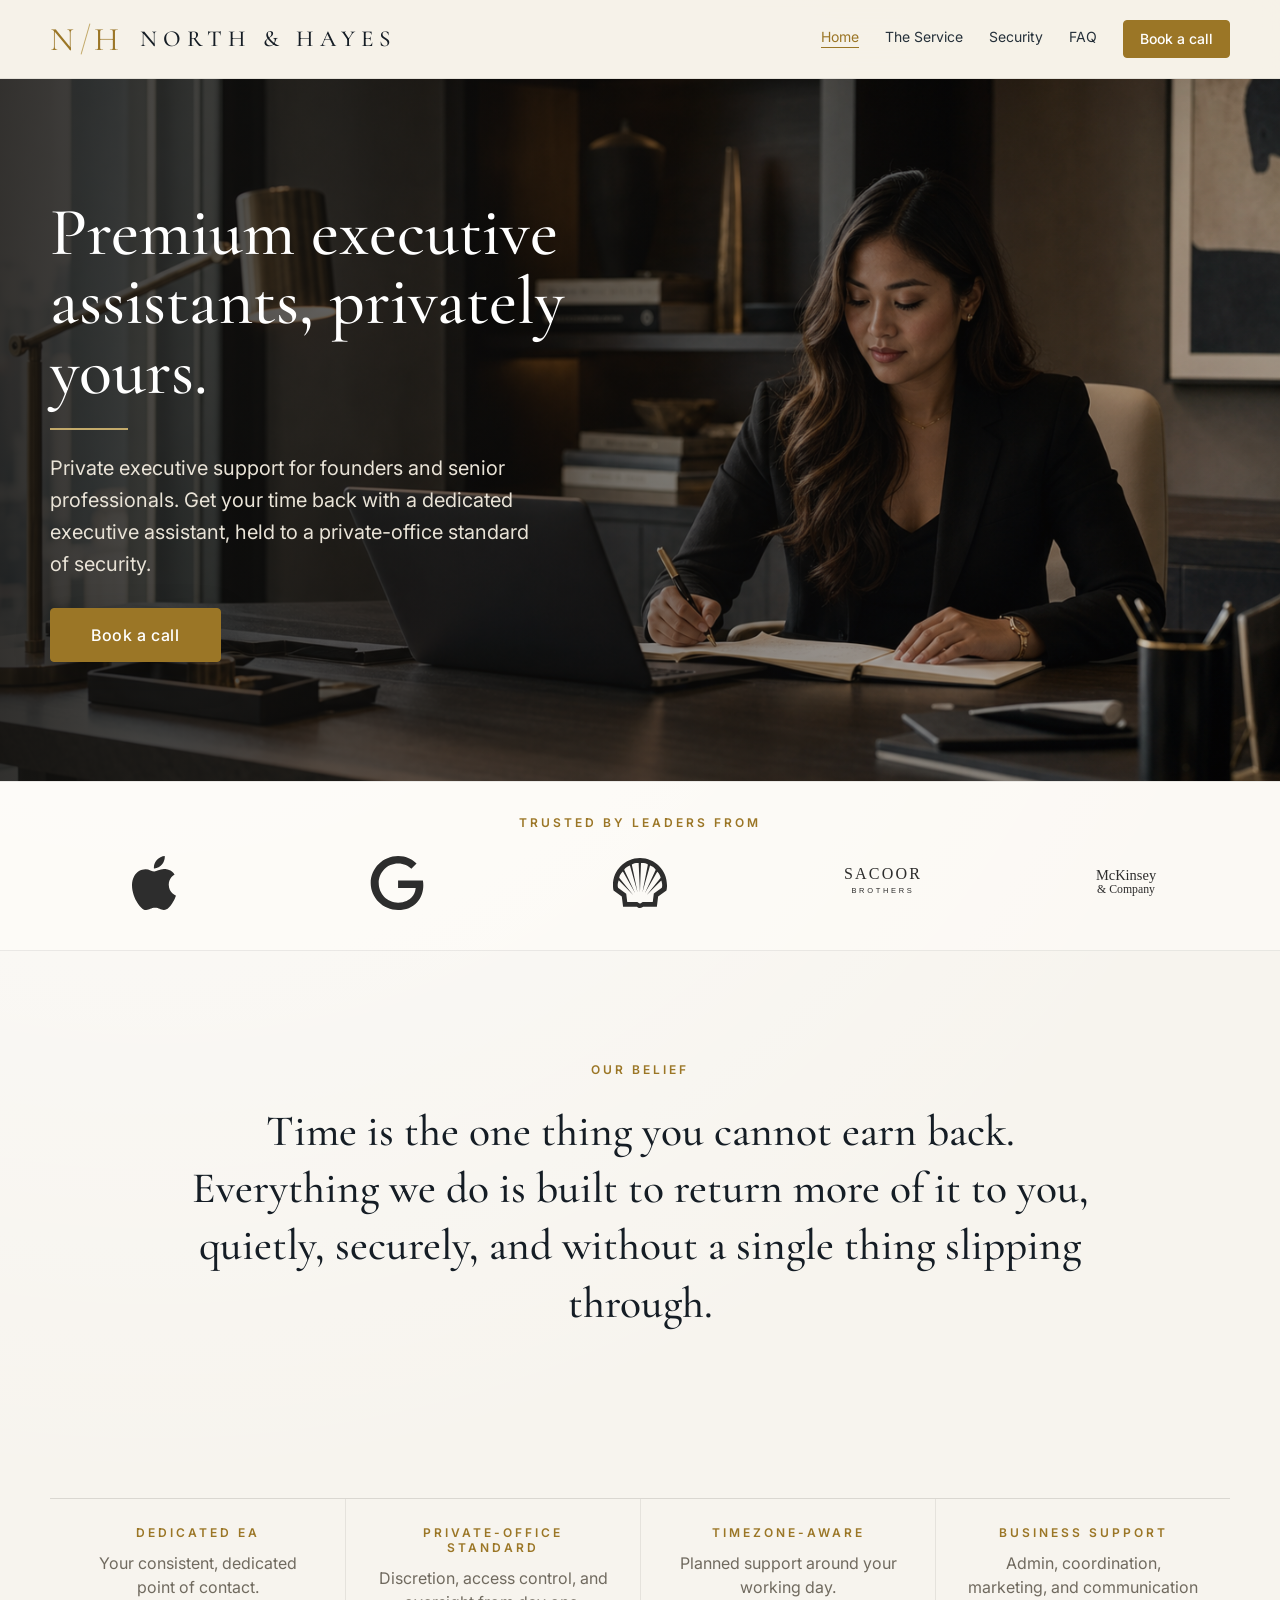
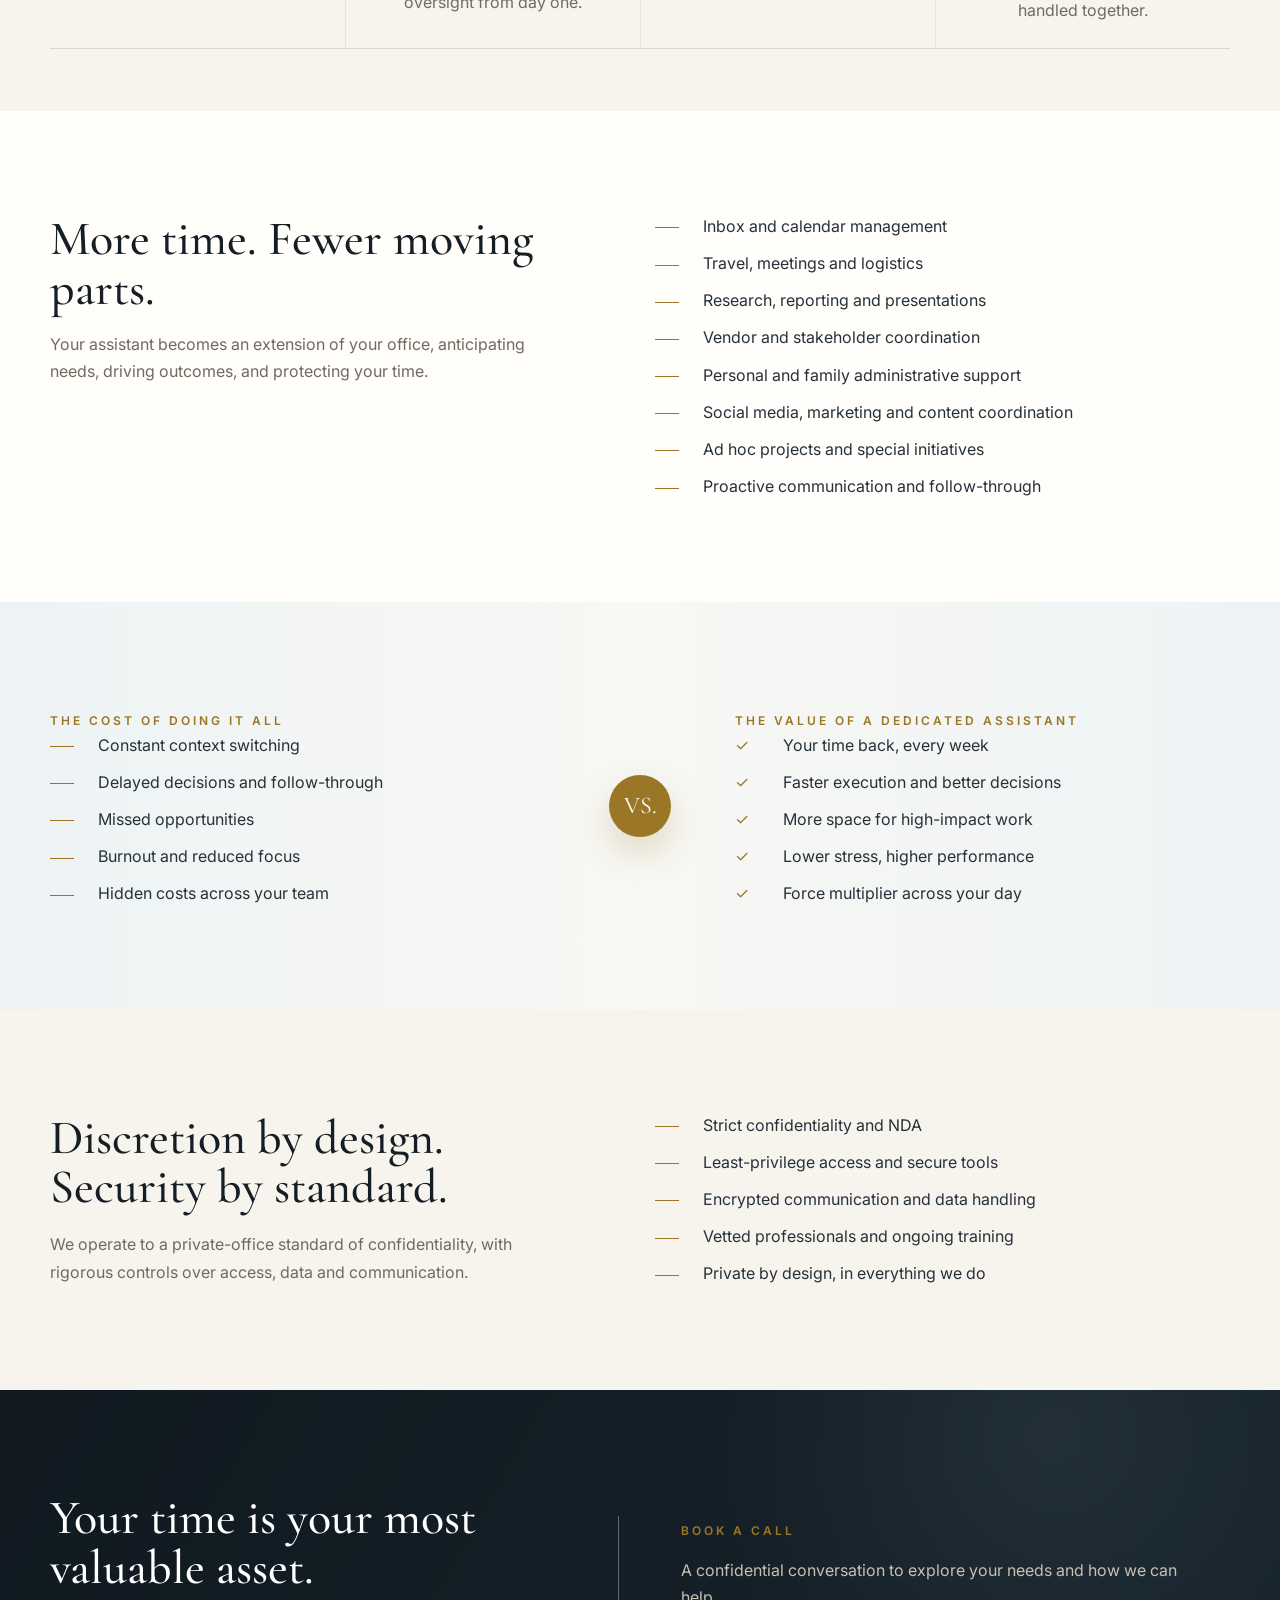
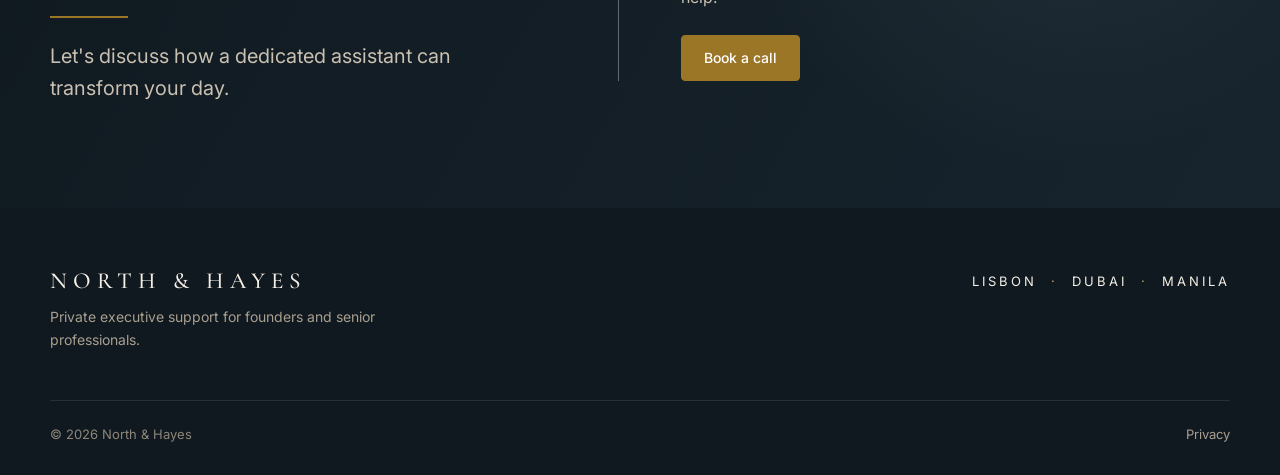
==== index.html @ 207ad9cf "Initial commit: North & Hayes website Static marketing site deployed to Cloudflare Pages (project no" ====
<!DOCTYPE html>
<html lang="en">
<head>
<meta charset="utf-8">
<meta name="viewport" content="width=device-width, initial-scale=1">
<title>North &amp; Hayes &mdash; Private executive support for founders and senior professionals</title>
<meta name="description" content="Private executive support for founders and senior professionals, matched in days and held to a private-office standard of security.">
<link rel="icon" href="assets/favicon.svg" type="image/svg+xml">
<link rel="preconnect" href="https://fonts.googleapis.com">
<link rel="preconnect" href="https://fonts.gstatic.com" crossorigin>
<link href="https://fonts.googleapis.com/css2?family=Cormorant+Garamond:wght@400;500;600&family=Inter:wght@400;500;600&display=swap" rel="stylesheet">
<link rel="stylesheet" href="styles.css?v=2">
</head>
<body>

<header class="nav">
  <div class="container nav-inner">
    <a class="brand brand-refined" href="index.html" aria-label="North &amp; Hayes home">
      <span class="brand-initials" aria-hidden="true"><span>N</span><i></i><span>H</span></span>
      <span class="name">North &amp; Hayes</span>
    </a>
    <nav class="navlinks" aria-label="Main navigation">
      <a href="index.html" class="active">Home</a>
      <a href="service.html">The Service</a>
      <a href="security.html">Security</a>
      <a href="faq.html">FAQ</a>
      <a class="btn btn-gold btn-sm" href="contact.html">Book a call</a>
    </nav>
  </div>
</header>

<main>
  <section class="hero-immersive">
    <div class="container">
      <div class="hero-copy">
        <h1>Premium executive assistants, privately yours.</h1>
        <div class="gold-rule" aria-hidden="true"></div>
        <p class="lede">Private executive support for founders and senior professionals. Get your time back with a dedicated executive assistant, held to a private-office standard of security.</p>
        <div class="btn-row">
          <a class="btn btn-gold" href="contact.html">Book a call</a>
        </div>
      </div>
    </div>
  </section>

  <div class="experience-strip">
    <div class="container trusted-inner">
      <p class="micro-label">Trusted by leaders from</p>
      <div class="logo-row" aria-label="Assistant experience includes Apple, Google, Shell, Sacoor Brothers, and McKinsey">
        <img src="assets/logos/apple.svg" alt="Apple">
        <img src="assets/logos/google.svg" alt="Google">
        <img src="assets/logos/shell.svg" alt="Shell">
        <img src="assets/logos/sacoor-brothers.svg" alt="Sacoor Brothers">
        <img src="assets/logos/mckinsey-company.svg" alt="McKinsey &amp; Company">
      </div>
    </div>
  </div>

  <section class="section manifesto">
    <div class="container">
      <span class="kicker">Our belief</span>
      <p class="manifesto-text">Time is the one thing you cannot earn back. Everything we do is built to return more of it to you, quietly, securely, and without a single thing slipping through.</p>
    </div>
  </section>

  <section class="section section-tight">
    <div class="container">
      <div class="metric-rail">
        <div class="metric"><span class="metric-label">Dedicated EA</span><p>Your consistent, dedicated point of contact.</p></div>
        <div class="metric"><span class="metric-label">Private-office standard</span><p>Discretion, access control, and oversight from day one.</p></div>
        <div class="metric"><span class="metric-label">Timezone-aware</span><p>Planned support around your working day.</p></div>
        <div class="metric"><span class="metric-label">Business support</span><p>Admin, coordination, marketing, and communication handled together.</p></div>
      </div>
    </div>
  </section>

  <section class="section section-quiet">
    <div class="container service-layout">
      <div class="section-intro">
        <h2>More time. Fewer moving parts.</h2>
        <p class="muted">Your assistant becomes an extension of your office, anticipating needs, driving outcomes, and protecting your time.</p>
      </div>
      <ul class="line-list">
        <li>Inbox and calendar management</li>
        <li>Travel, meetings and logistics</li>
        <li>Research, reporting and presentations</li>
        <li>Vendor and stakeholder coordination</li>
        <li>Personal and family administrative support</li>
        <li>Social media, marketing and content coordination</li>
        <li>Ad hoc projects and special initiatives</li>
        <li>Proactive communication and follow-through</li>
      </ul>
    </div>
  </section>

  <section class="section comparison-band">
    <div class="container value-grid">
      <div>
        <span class="kicker">The cost of doing it all</span>
        <ul class="dash-list">
          <li>Constant context switching</li>
          <li>Delayed decisions and follow-through</li>
          <li>Missed opportunities</li>
          <li>Burnout and reduced focus</li>
          <li>Hidden costs across your team</li>
        </ul>
      </div>
      <div class="vs-mark" aria-hidden="true">vs.</div>
      <div>
        <span class="kicker">The value of a dedicated assistant</span>
        <ul class="check-list">
          <li>Your time back, every week</li>
          <li>Faster execution and better decisions</li>
          <li>More space for high-impact work</li>
          <li>Lower stress, higher performance</li>
          <li>Force multiplier across your day</li>
        </ul>
      </div>
    </div>
  </section>


  <section class="section">
    <div class="container service-layout security-layout">
      <div class="split-copy">
        <h2>Discretion by design. Security by standard.</h2>
        <p class="muted">We operate to a private-office standard of confidentiality, with rigorous controls over access, data and communication.</p>
      </div>
      <ul class="line-list">
        <li>Strict confidentiality and NDA</li>
        <li>Least-privilege access and secure tools</li>
        <li>Encrypted communication and data handling</li>
        <li>Vetted professionals and ongoing training</li>
        <li>Private by design, in everything we do</li>
      </ul>
    </div>
  </section>

  <section class="section section-dark cta-form-section">
    <div class="container cta-form-grid">
      <div>
        <h2>Your time is your most valuable asset.</h2>
        <div class="gold-rule" aria-hidden="true"></div>
        <p class="lede">Let's discuss how a dedicated assistant can transform your day.</p>
      </div>
      <div class="dark-form-wrap">
        <span class="kicker">Book a call</span>
        <p>A confidential conversation to explore your needs and how we can help.</p>
        <div class="btn-row">
          <a class="btn btn-gold" href="contact.html">Book a call</a>
        </div>
      </div>
    </div>
  </section>
</main>

<footer class="footer">
  <div class="container">
    <div class="footer-grid">
      <div>
        <div class="name">North &amp; Hayes</div>
        <p class="tag">Private executive support for founders and senior professionals.</p>
      </div>
      <div class="footer-locations">
        <p class="footer-cities">Lisbon<span aria-hidden="true">&middot;</span>Dubai<span aria-hidden="true">&middot;</span>Manila</p>
      </div>
    </div>
    <div class="legal"><span>&copy; 2026 North &amp; Hayes</span><a href="privacy.html">Privacy</a></div>
  </div>
</footer>

</body>
</html>
---- styles.css ----
/* North & Hayes website system */

:root {
  --paper: #f7f4ee;
  --paper-strong: #eee6d8;
  --surface: #fffefa;
  --mist: #eef3f4;
  --ink: #151d25;
  --ink-soft: #26313a;
  --muted: #706a5f;
  --muted-cool: #56666b;
  --faint: #9a9386;
  --gold: #9b7626;
  --gold-soft: #c3aa6b;
  --dark: #101920;
  --dark-soft: #16242d;
  --dark-ink: #f4efe5;
  --line: rgba(23, 21, 18, 0.13);
  --line-soft: rgba(23, 21, 18, 0.08);
  --shadow: 0 24px 60px rgba(37, 31, 22, 0.12);
  --maxw: 1180px;
  --serif: "Cormorant Garamond", Georgia, "Times New Roman", serif;
  --sans: "Inter", -apple-system, BlinkMacSystemFont, "Segoe UI", Roboto, sans-serif;
}

* {
  box-sizing: border-box;
}

html {
  scroll-behavior: smooth;
}

body {
  margin: 0;
  background:
    radial-gradient(circle at 12% 8%, rgba(255, 255, 255, 0.82), transparent 34%),
    var(--paper);
  color: var(--ink);
  font-family: var(--sans);
  font-size: 16px;
  line-height: 1.7;
  -webkit-font-smoothing: antialiased;
  text-rendering: optimizeLegibility;
}

a {
  color: inherit;
  text-decoration: none;
}

img,
svg {
  display: block;
  max-width: 100%;
}

p,
h1,
h2,
h3,
ul {
  margin: 0;
}

ul {
  padding: 0;
}

.container {
  width: min(100% - 80px, var(--maxw));
  margin: 0 auto;
}

.narrow {
  max-width: 820px;
}

.stack {
  display: grid;
  gap: 24px;
}

.center {
  text-align: center;
}

.muted {
  color: var(--muted);
}

.nav {
  position: sticky;
  top: 0;
  z-index: 30;
  background: rgba(246, 241, 232, 0.92);
  border-bottom: 1px solid var(--line-soft);
  backdrop-filter: blur(16px);
}

.nav-inner {
  min-height: 78px;
  display: flex;
  align-items: center;
  justify-content: space-between;
  gap: 24px;
}

.brand {
  display: inline-flex;
  align-items: center;
  gap: 12px;
  min-width: max-content;
}

.brand-refined {
  gap: 18px;
}

.brand-mark {
  width: 38px;
  height: 38px;
  display: grid;
  place-items: center;
  border: 1px solid var(--line);
  background: rgba(255, 253, 248, 0.72);
}

.brand-initials {
  display: inline-flex;
  align-items: center;
  gap: 8px;
  color: var(--gold);
  font-family: var(--serif);
  font-size: 33px;
  line-height: 1;
  letter-spacing: 3px;
}

.brand-initials i {
  width: 1px;
  height: 32px;
  background: var(--gold-soft);
  transform: rotate(16deg);
}

.brand img {
  width: 28px;
  height: 28px;
}

.brand .name,
.footer .name {
  font-family: var(--serif);
  font-size: 23px;
  font-weight: 500;
  line-height: 1;
  text-transform: uppercase;
  letter-spacing: 6px;
}

.navlinks {
  display: flex;
  align-items: center;
  justify-content: flex-end;
  gap: 26px;
}

.navlinks a {
  color: var(--ink-soft);
  font-size: 14px;
  line-height: 1;
  padding-bottom: 7px;
  border-bottom: 1px solid transparent;
  transition: color 180ms ease, border-color 180ms ease, background 180ms ease;
}

.navlinks a:hover,
.navlinks a.active {
  color: var(--gold);
  border-bottom-color: var(--gold);
}

.navlinks .btn-gold,
.navlinks .btn-gold.active,
.navlinks .btn-gold:hover {
  color: #fff;
}

.btn {
  min-height: 46px;
  display: inline-flex;
  align-items: center;
  justify-content: center;
  gap: 8px;
  border: 1px solid transparent;
  border-radius: 4px;
  padding: 13px 22px;
  font: 500 14px/1 var(--sans);
  cursor: pointer;
  transition: transform 180ms ease, background 180ms ease, border-color 180ms ease, color 180ms ease;
}

.btn:hover {
  transform: translateY(-1px);
}

.btn-gold {
  background: var(--gold);
  border-color: var(--gold);
  color: #fff;
}

.btn-gold:hover {
  background: #84631f;
  border-color: #84631f;
}

.btn-ghost {
  background: transparent;
  border-color: var(--line);
  color: var(--ink);
}

.btn-ghost:hover {
  border-color: rgba(23, 21, 18, 0.32);
  background: rgba(255, 253, 248, 0.58);
}

.btn-light {
  color: var(--dark-ink);
  border-color: rgba(255, 255, 255, 0.24);
}

.btn-light:hover {
  background: rgba(255, 255, 255, 0.08);
  border-color: rgba(255, 255, 255, 0.42);
}

.btn-sm {
  min-height: 38px;
  padding: 10px 16px;
  font-size: 13px;
}

.navlinks .btn {
  padding-bottom: 10px;
  border-bottom-color: var(--gold);
}

.btn-row {
  display: flex;
  flex-wrap: wrap;
  gap: 12px;
}

h1,
h2,
h3 {
  font-family: var(--serif);
  font-weight: 500;
  letter-spacing: 0;
  color: var(--ink);
}

h1 {
  font-size: 68px;
  line-height: 1.02;
}

h2 {
  font-size: 48px;
  line-height: 1.04;
}

h3 {
  font-size: 27px;
  line-height: 1.14;
}

.lede {
  max-width: 650px;
  color: var(--muted);
  font-size: 20px;
  line-height: 1.6;
}

.kicker,
.micro-label {
  color: var(--gold);
  font-size: 12px;
  font-weight: 600;
  line-height: 1.2;
  text-transform: uppercase;
  letter-spacing: 3px;
}

.section {
  padding: 104px 0;
}

.section-tight {
  padding: 62px 0;
}

.section-quiet {
  background: var(--surface);
}

.section-mist {
  background: var(--mist);
}

.section-dark {
  background: var(--dark);
  color: var(--dark-ink);
}

.section-dark h2,
.section-dark h3 {
  color: #fff;
}

.section-dark .lede,
.section-dark .muted {
  color: #c9c0b1;
}

.section-intro {
  max-width: 680px;
  display: grid;
  gap: 16px;
  margin-bottom: 44px;
}

.section-intro.center {
  margin-right: auto;
  margin-left: auto;
}

.hero-home {
  padding: 104px 0 92px;
  overflow: hidden;
}

.hero-editorial {
  border-bottom: 1px solid var(--line-soft);
}

.hero-grid {
  display: grid;
  grid-template-columns: minmax(0, 0.82fr) minmax(500px, 1.3fr);
  align-items: center;
  gap: 74px;
}

.hero-no-image {
  grid-template-columns: minmax(0, 0.95fr) minmax(330px, 0.56fr);
}

.hero-copy {
  display: grid;
  gap: 24px;
}

.hero-brand {
  color: var(--ink);
  font-family: var(--serif);
  font-size: clamp(30px, 4vw, 52px);
  line-height: 1;
}

.hero-copy h1 {
  max-width: 650px;
}

.hero-copy .lede {
  max-width: 500px;
}

.gold-rule {
  width: 78px;
  height: 2px;
  background: var(--gold);
}

.fineprint {
  color: var(--faint);
  font-size: 14px;
}

.hero-panel {
  display: grid;
  gap: 28px;
  align-self: stretch;
  align-content: space-between;
  min-height: 440px;
  padding: 48px;
  border: 1px solid var(--line-soft);
  background:
    linear-gradient(135deg, rgba(255, 253, 248, 0.92), rgba(238, 230, 216, 0.45)),
    linear-gradient(90deg, transparent 0 72%, rgba(21, 29, 37, 0.04) 72% 100%);
  box-shadow: 0 28px 70px rgba(21, 29, 37, 0.07);
}

.hero-office-panel {
  position: relative;
  overflow: hidden;
}

.hero-office-panel::before,
.hero-office-panel::after {
  content: "";
  position: absolute;
  right: -48px;
  border: 1px solid rgba(155, 118, 38, 0.18);
  transform: rotate(-18deg);
}

.hero-office-panel::before {
  top: 50px;
  width: 190px;
  height: 90px;
}

.hero-office-panel::after {
  bottom: 44px;
  width: 250px;
  height: 1px;
  background: rgba(155, 118, 38, 0.2);
}

.hero-panel p {
  color: var(--muted);
  font-size: 15px;
  line-height: 1.65;
}

.location-list {
  display: grid;
  gap: 12px;
  margin-top: 18px;
}

.location-list span {
  display: block;
  padding: 14px 0;
  border-top: 1px solid var(--line-soft);
  color: var(--ink-soft);
  font-family: var(--serif);
  font-size: 30px;
  line-height: 1;
}

.office-lines {
  display: grid;
  gap: 10px;
  width: min(100%, 250px);
}

.office-lines span {
  height: 1px;
  background: linear-gradient(90deg, var(--gold), transparent);
  opacity: 0.6;
}

.office-lines span:nth-child(2) {
  width: 72%;
}

.office-lines span:nth-child(3) {
  width: 44%;
}

.hero-panel .micro-label {
  color: var(--gold-soft);
}

.hero-image-frame {
  overflow: hidden;
  border-radius: 4px;
  box-shadow: 0 18px 48px rgba(34, 31, 26, 0.12);
}

.hero-image-frame img {
  width: 100%;
  min-height: 0;
  aspect-ratio: 4 / 3;
  object-fit: contain;
}

.experience-strip {
  padding: 34px 0 40px;
  border-top: 1px solid var(--line-soft);
  border-bottom: 1px solid var(--line-soft);
  background: rgba(255, 253, 248, 0.48);
}

.trusted-inner {
  display: grid;
  gap: 26px;
  justify-items: center;
}

.logo-row {
  width: 100%;
  display: grid;
  grid-template-columns: repeat(5, 1fr);
  align-items: center;
  gap: 34px;
}

.logo-row img,
.logo-word {
  display: grid;
  place-items: center;
  justify-self: center;
  max-width: 150px;
  max-height: 54px;
  min-height: 48px;
  color: var(--ink);
  text-align: center;
  filter: grayscale(1);
  opacity: 0.92;
}

.logo-apple {
  font-family: Georgia, serif;
  font-size: 31px;
  font-weight: 600;
}

.logo-google {
  font-size: 31px;
  font-weight: 600;
  letter-spacing: -1px;
}

.logo-shell {
  font-family: var(--serif);
  font-size: 28px;
}

.logo-sacoor {
  font-family: var(--serif);
  font-size: 26px;
  line-height: 1;
  text-transform: uppercase;
  letter-spacing: 2px;
}

.logo-mck {
  font-family: var(--serif);
  font-size: 25px;
  line-height: 0.95;
}

.experience-inner {
  display: grid;
  grid-template-columns: 220px 1fr;
  align-items: center;
  gap: 28px;
}

.experience-inner .label {
  color: var(--muted);
  font-size: 13px;
  line-height: 1.4;
}

.name-row {
  display: flex;
  flex-wrap: wrap;
  justify-content: flex-end;
  gap: 12px 34px;
}

.name-row span {
  color: var(--ink-soft);
  font-family: var(--serif);
  font-size: 25px;
  line-height: 1.1;
}

.metric-rail {
  display: grid;
  grid-template-columns: repeat(4, 1fr);
  gap: 0;
  border-top: 1px solid var(--line);
  border-bottom: 1px solid var(--line);
}

.metric {
  min-height: 116px;
  display: grid;
  align-content: start;
  justify-items: center;
  gap: 12px;
  padding: 26px 32px;
  border-left: 1px solid var(--line-soft);
  text-align: center;
}

.metric:first-child {
  border-left: 0;
}

.metric strong,
.metric-label {
  display: block;
  color: var(--gold);
  font-size: 12px;
  font-weight: 600;
  line-height: 1.25;
  text-transform: uppercase;
  letter-spacing: 3px;
}

.metric span:not(.metric-label),
.metric p {
  max-width: 230px;
  color: var(--muted);
  font-size: 16px;
  line-height: 1.45;
}

.service-layout {
  display: grid;
  grid-template-columns: minmax(0, 0.9fr) minmax(420px, 1fr);
  gap: 88px;
  align-items: start;
}

.service-layout .section-intro {
  margin-bottom: 0;
}

.line-list,
.dash-list,
.check-list {
  display: grid;
  gap: 14px;
  list-style: none;
}

.line-list li,
.dash-list li,
.check-list li {
  position: relative;
  padding-left: 48px;
  color: var(--ink-soft);
  font-size: 16px;
  line-height: 1.45;
}

.line-list li::before,
.dash-list li::before {
  content: "";
  position: absolute;
  left: 0;
  top: 0.78em;
  width: 24px;
  height: 1px;
  background: var(--gold);
}

.check-list li::before {
  content: "✓";
  position: absolute;
  left: 0;
  top: 0;
  color: var(--gold);
}

.comparison-band {
  background: linear-gradient(90deg, #edf3f5, #f8f8f4 50%, #edf3f5);
}

.value-grid {
  display: grid;
  grid-template-columns: 1fr 90px 1fr;
  gap: 50px;
  align-items: center;
}

.vs-mark {
  display: grid;
  place-items: center;
  width: 62px;
  height: 62px;
  margin: 0 auto;
  border-radius: 999px;
  background: var(--gold);
  color: #fff;
  font-family: var(--serif);
  font-size: 24px;
  text-transform: uppercase;
  box-shadow: 0 16px 36px rgba(155, 118, 38, 0.24);
}

.process-section {
  background: var(--surface);
}

.process-cards {
  display: grid;
  grid-template-columns: 1fr 64px 1fr 64px 1fr;
  gap: 28px;
  align-items: center;
  margin-top: 28px;
}

.process-number {
  color: var(--gold);
  font-family: var(--serif);
  font-size: 58px;
  line-height: 1;
}

.process-card h3 {
  margin-top: 18px;
  font-family: var(--sans);
  font-size: 14px;
  font-weight: 600;
  letter-spacing: 4px;
  text-transform: uppercase;
}

.process-card p {
  margin-top: 12px;
  color: var(--muted);
  font-size: 15px;
  line-height: 1.55;
}

.process-arrow {
  color: var(--muted);
  font-size: 30px;
  text-align: center;
}

.security-layout {
  align-items: center;
}

.feature-row {
  display: grid;
  grid-template-columns: repeat(3, 1fr);
  gap: 24px;
}

.feature-card {
  min-height: 250px;
  display: grid;
  align-content: start;
  gap: 14px;
  padding: 30px;
  border: 1px solid var(--line-soft);
  border-radius: 6px;
  background: var(--paper);
}

.feature-card p {
  color: var(--muted);
  font-size: 15px;
  line-height: 1.65;
}

.split {
  display: grid;
  grid-template-columns: minmax(0, 0.86fr) minmax(360px, 1fr);
  align-items: center;
  gap: 76px;
}

.split.reverse {
  grid-template-columns: minmax(360px, 1fr) minmax(0, 0.86fr);
}

.split.reverse .split-copy {
  order: 2;
}

.split-copy {
  display: grid;
  gap: 18px;
}

.panel {
  border: 1px solid var(--line-soft);
  border-radius: 6px;
  background: var(--surface);
  padding: 36px;
}

.panel-dark {
  background: var(--dark);
  color: var(--dark-ink);
}

.panel-dark h3 {
  color: #fff;
}

.panel-dark .promise-list li {
  border-color: rgba(255, 255, 255, 0.1);
  color: #d9d0c1;
}

.panel-dark .promise-list b {
  color: #fff;
}

.promise-list {
  list-style: none;
}

.promise-list li {
  position: relative;
  padding: 18px 0 18px 26px;
  border-top: 1px solid var(--line-soft);
  color: var(--muted);
  font-size: 15px;
  line-height: 1.6;
}

.promise-list li:first-child {
  border-top: 0;
  padding-top: 0;
}

.promise-list li:last-child {
  padding-bottom: 0;
}

.promise-list li::before {
  content: "";
  position: absolute;
  left: 0;
  top: 28px;
  width: 7px;
  height: 7px;
  border-radius: 50%;
  background: var(--gold-soft);
}

.promise-list li:first-child::before {
  top: 10px;
}

.promise-list b {
  color: var(--ink);
  font-weight: 600;
}

.comparison {
  display: grid;
  grid-template-columns: 1fr 1fr;
  gap: 0;
  border: 1px solid var(--line-soft);
  border-radius: 6px;
  overflow: hidden;
  background: var(--surface);
}

.comparison-col {
  padding: 34px;
}

.comparison-col + .comparison-col {
  border-left: 1px solid var(--line-soft);
}

.comparison-col.ours {
  background: var(--dark);
  color: var(--dark-ink);
}

.comparison-col.ours h3 {
  color: #fff;
}

.comparison-col h3 {
  margin-bottom: 18px;
}

.comparison li {
  list-style: none;
  position: relative;
  padding: 12px 0 12px 26px;
  border-top: 1px solid var(--line-soft);
  color: var(--muted);
  font-size: 15px;
}

.comparison li:first-child {
  border-top: 0;
}

.comparison li::before {
  content: "";
  position: absolute;
  left: 0;
  top: 22px;
  width: 8px;
  height: 1px;
  background: var(--faint);
}

.comparison .ours li {
  border-color: rgba(255, 255, 255, 0.1);
  color: #d9d0c1;
}

.comparison .ours li::before {
  width: 7px;
  height: 7px;
  top: 19px;
  border-radius: 50%;
  background: var(--gold-soft);
}

.process-grid {
  display: grid;
  grid-template-columns: 0.75fr 1fr;
  gap: 64px;
  align-items: start;
}

.steps {
  display: grid;
  border-top: 1px solid var(--line);
}

.step {
  display: grid;
  grid-template-columns: 62px 1fr;
  gap: 22px;
  padding: 28px 0;
  border-bottom: 1px solid var(--line);
}

.step .n {
  color: var(--gold);
  font-family: var(--serif);
  font-size: 42px;
  line-height: 1;
}

.step p {
  margin-top: 7px;
  color: var(--muted);
  font-size: 15px;
  line-height: 1.65;
}

.callout {
  max-width: 740px;
  padding: 8px 0 8px 30px;
  border-left: 2px solid var(--gold);
}

.callout p {
  color: var(--ink);
  font-family: var(--serif);
  font-size: 31px;
  line-height: 1.25;
}

.cta {
  text-align: left;
}

.cta-form-section {
  background:
    radial-gradient(circle at 82% 10%, rgba(91, 113, 122, 0.18), transparent 30%),
    linear-gradient(120deg, #101920, #17242d);
}

.cta-form-grid {
  display: grid;
  grid-template-columns: minmax(0, 0.8fr) minmax(420px, 1fr);
  gap: 78px;
  align-items: center;
}

.cta-form-grid h2 {
  max-width: 470px;
}

.cta-form-grid .gold-rule {
  margin: 22px 0;
}

.dark-form-wrap {
  padding-left: 62px;
  border-left: 1px solid rgba(255, 255, 255, 0.34);
}

.dark-form-wrap p {
  max-width: 520px;
  margin: 14px 0 24px;
  color: #c9c0b1;
}

.dark-form {
  display: grid;
  gap: 10px;
}

.form-row {
  display: grid;
  grid-template-columns: 1fr 1fr;
  gap: 10px;
}

.dark-form input,
.dark-form textarea {
  width: 100%;
  border: 1px solid rgba(255, 255, 255, 0.32);
  border-radius: 0;
  background: rgba(255, 255, 255, 0.02);
  color: #fff;
  font: 400 14px/1.4 var(--sans);
  padding: 12px 13px;
}

.dark-form input[type="date"] {
  color-scheme: dark;
}

.dark-form input::placeholder,
.dark-form textarea::placeholder {
  color: rgba(244, 239, 229, 0.64);
}

.dark-form textarea {
  min-height: 70px;
  resize: vertical;
}

.dark-form .btn {
  width: min(100%, 420px);
  border-radius: 0;
}

.page-hero {
  padding: 96px 0 58px;
}

.page-hero .container {
  display: grid;
  gap: 20px;
}

.page-hero-split {
  padding: 88px 0 70px;
  border-bottom: 1px solid var(--line-soft);
}

.page-hero-split .container {
  grid-template-columns: minmax(0, 0.9fr) minmax(320px, 0.46fr);
  align-items: stretch;
  gap: 76px;
}

.page-hero-split h1 {
  margin-top: 18px;
}

.page-hero-split .lede {
  margin-top: 22px;
}

.page-aside {
  display: grid;
  align-content: start;
  gap: 16px;
  padding: 4px 0 4px 30px;
  border-left: 2px solid var(--gold);
  background: none;
  align-self: center;
}

.page-aside p {
  color: var(--muted);
}

.principle-grid {
  display: grid;
  grid-template-columns: 1.2fr repeat(3, 1fr);
  gap: 28px;
  align-items: stretch;
}

.principle-card,
.handoff-note {
  padding: 28px;
  border: 1px solid var(--line-soft);
  background: rgba(255, 254, 250, 0.62);
}

.principle-card span {
  color: var(--gold);
  font-family: var(--serif);
  font-size: 38px;
  line-height: 1;
}

.principle-card h3 {
  margin-top: 22px;
}

.principle-card p,
.handoff-note p {
  margin-top: 10px;
  color: var(--muted);
  font-size: 15px;
  line-height: 1.6;
}

.designed-process {
  align-items: stretch;
}

.timeline-panel {
  display: grid;
  border-top: 1px solid var(--line);
}

.timeline-item {
  display: grid;
  grid-template-columns: 74px 1fr;
  gap: 24px;
  padding: 28px 0;
  border-bottom: 1px solid var(--line-soft);
}

.timeline-item span {
  color: var(--gold);
  font-family: var(--serif);
  font-size: 44px;
  line-height: 1;
}

.timeline-item h3 {
  font-family: var(--sans);
  font-size: 14px;
  font-weight: 600;
  letter-spacing: 3px;
  text-transform: uppercase;
}

.timeline-item p {
  margin-top: 9px;
  color: var(--muted);
  font-size: 15px;
  line-height: 1.65;
}

.handoff-grid {
  display: grid;
  grid-template-columns: 1.2fr 1fr 1fr;
  gap: 28px;
  align-items: stretch;
}

.page-hero h1 {
  max-width: 820px;
}

.contact-grid {
  display: grid;
  grid-template-columns: minmax(280px, 0.8fr) minmax(360px, 1fr);
  gap: 28px;
  align-items: start;
}

.contact-card {
  display: grid;
  gap: 18px;
}

.form {
  display: grid;
  gap: 16px;
}

.form label {
  display: block;
  margin-bottom: 7px;
  color: var(--muted);
  font-size: 13px;
  font-weight: 500;
}

.form input,
.form textarea {
  width: 100%;
  border: 1px solid var(--line);
  border-radius: 4px;
  background: #fff;
  color: var(--ink);
  font: 400 15px/1.4 var(--sans);
  padding: 13px 14px;
}

.form input:focus,
.form textarea:focus {
  outline: 2px solid rgba(155, 118, 38, 0.18);
  border-color: var(--gold);
}

.form textarea {
  min-height: 138px;
  resize: vertical;
}

.contact-card a:not(.btn),
.privacy-copy a {
  color: var(--gold);
}

.privacy-copy {
  display: grid;
  gap: 26px;
}

.privacy-copy h3 {
  margin-bottom: 8px;
}

.privacy-copy p {
  color: var(--muted);
}

.privacy-note {
  color: var(--muted-cool);
  font-size: 14px;
}

.footer {
  background: var(--dark);
  color: var(--dark-ink);
  padding: 62px 0 30px;
}

.footer-grid {
  display: grid;
  grid-template-columns: minmax(260px, 1fr) auto;
  gap: 56px;
  align-items: start;
}

.footer .tag {
  max-width: 340px;
  margin-top: 12px;
  color: #a99f8f;
  font-size: 14px;
}

.legal {
  display: flex;
  justify-content: space-between;
  gap: 16px;
  flex-wrap: wrap;
  margin-top: 48px;
  padding-top: 22px;
  border-top: 1px solid rgba(255, 255, 255, 0.1);
  color: #8e8679;
  font-size: 13px;
}

.legal a {
  color: #a99f8f;
}

.footer-locations {
  text-align: right;
}

.footer-cities {
  margin: 0;
  display: flex;
  justify-content: flex-end;
  flex-wrap: wrap;
  gap: 14px;
  font-size: 13px;
  text-transform: uppercase;
  letter-spacing: 3px;
  color: var(--dark-ink);
}

.footer-cities span {
  color: var(--gold-soft);
}

@media (max-width: 1040px) {
  .footer-locations {
    text-align: left;
  }
  .footer-cities {
    justify-content: flex-start;
  }
}

@media (max-width: 1040px) {
  h1 {
    font-size: 58px;
  }

  h2 {
    font-size: 42px;
  }

  .hero-grid,
  .split,
  .split.reverse,
  .process-grid,
  .service-layout,
  .cta-form-grid,
  .page-hero-split .container,
  .principle-grid,
  .handoff-grid {
    grid-template-columns: 1fr;
  }

  .split.reverse .split-copy {
    order: 0;
  }

  .hero-panel {
    border-top: 1px solid var(--line);
    border-left: 0;
  }


  .hero-image-frame img {
    min-height: 360px;
  }

  .page-aside {
    border-top: 1px solid var(--line);
    border-left: 0;
  }

  .metric-rail {
    grid-template-columns: repeat(2, 1fr);
  }

  .metric:nth-child(3) {
    border-left: 0;
    border-top: 1px solid var(--line-soft);
  }

  .metric:nth-child(4) {
    border-top: 1px solid var(--line-soft);
  }

  .cta-form-grid {
    gap: 46px;
  }

  .dark-form-wrap {
    padding-left: 0;
    padding-top: 34px;
    border-top: 1px solid rgba(255, 255, 255, 0.34);
    border-left: 0;
  }
}

@media (max-width: 860px) {
  .container {
    width: min(100% - 44px, var(--maxw));
  }

  .nav-inner {
    align-items: flex-start;
    flex-direction: column;
    padding: 14px 0;
  }

  .navlinks {
    width: 100%;
    justify-content: flex-start;
    flex-wrap: wrap;
    gap: 12px 18px;
  }

  .navlinks a {
    white-space: nowrap;
  }

  .hero-home,
  .page-hero {
    padding-top: 68px;
  }

  .section {
    padding: 76px 0;
  }

  .feature-row,
  .comparison,
  .contact-grid,
  .footer-grid {
    grid-template-columns: 1fr;
  }

  .logo-row {
    grid-template-columns: repeat(2, 1fr);
  }

  .logo-row img:last-child {
    grid-column: 1 / -1;
  }

  .value-grid {
    grid-template-columns: 1fr;
    gap: 34px;
  }

  .vs-mark {
    width: 54px;
    height: 54px;
  }

  .process-cards {
    grid-template-columns: 1fr;
    gap: 26px;
  }

  .process-arrow {
    display: none;
  }

  .comparison-col + .comparison-col {
    border-top: 1px solid var(--line-soft);
    border-left: 0;
  }

  .experience-inner {
    grid-template-columns: 1fr;
    gap: 16px;
  }

  .name-row {
    justify-content: flex-start;
  }


  .brand .name {
    letter-spacing: 4px;
  }
}

@media (max-width: 560px) {
  body {
    font-size: 15px;
  }

  h1 {
    font-size: 43px;
    line-height: 1;
  }

  h2 {
    font-size: 35px;
  }

  h3 {
    font-size: 24px;
  }

  .lede {
    font-size: 18px;
  }

  .container {
    width: min(100% - 34px, var(--maxw));
  }

  .brand .name {
    font-size: 21px;
  }

  .hero-grid {
    gap: 42px;
  }

  .hero-panel {
    min-height: 0;
    padding: 30px;
  }


  .hero-image-frame img {
    min-height: 300px;
  }


  .logo-row {
    grid-template-columns: 1fr;
    gap: 18px;
  }

  .form-row {
    grid-template-columns: 1fr;
  }

  .metric-rail {
    grid-template-columns: 1fr;
  }

  .metric,
  .metric:nth-child(4) {
    border-top: 1px solid var(--line-soft);
    border-left: 0;
  }

  .metric:first-child {
    border-top: 0;
  }

  .panel,
  .feature-card,
  .comparison-col {
    padding: 26px;
  }

  .step {
    grid-template-columns: 46px 1fr;
    gap: 16px;
  }

  .timeline-item {
    grid-template-columns: 1fr;
    gap: 12px;
  }

  .page-aside,
  .principle-card,
  .handoff-note {
    padding: 24px;
  }

}

/* ---- N&H tweaks (centred dark CTAs, tidy hero aside) ---- */
.section-dark.cta { text-align: center; }
.section-dark.cta .lede { max-width: 560px; margin-left: auto; margin-right: auto; }
.section-dark.cta .btn-row { justify-content: center; }
.page-hero-split .container { align-items: center; }
.page-aside { align-content: start; }

/* ---- Animated gold underline on links ---- */
.navlinks a:not(.btn){ border-bottom:none; padding-bottom:4px; position:relative; }
.navlinks a:not(.btn)::after{ content:""; position:absolute; left:0; bottom:0; height:1px; width:0; background:var(--gold); transition:width .3s ease; }
.navlinks a:not(.btn):hover::after,
.navlinks a:not(.btn).active::after{ width:100%; }

main a:not(.btn), .footer a, .legal a{ position:relative; }
main a:not(.btn)::after, .footer a::after, .legal a::after{
  content:""; position:absolute; left:0; bottom:-2px; height:1px; width:0; background:var(--gold); transition:width .3s ease;
}
main a:not(.btn):hover::after, .footer a:hover::after, .legal a:hover::after{ width:100%; }

/* ---- FAQ ---- */
.faq{ max-width:820px; margin:0 auto; }
.faq details{ border-top:1px solid var(--line-soft); }
.faq details:last-of-type{ border-bottom:1px solid var(--line-soft); }
.faq summary{ list-style:none; cursor:pointer; padding:22px 2px; display:flex; justify-content:space-between; align-items:center; gap:24px; font-family:var(--serif); font-size:23px; line-height:1.25; color:var(--ink); }
.faq summary::-webkit-details-marker{ display:none; }
.faq summary::after{ content:"+"; color:var(--gold); font-size:26px; line-height:1; }
.faq details[open] summary::after{ content:"\2212"; }
.faq details > p{ color:var(--muted); margin:0; padding:0 2px 24px; max-width:64ch; }

/* ---- Manifesto ---- */
.manifesto{ text-align:center; }
.manifesto .container{ max-width:900px; }
.manifesto-text{ font-family:var(--serif); font-weight:500; font-size:clamp(28px,3.4vw,44px); line-height:1.32; color:var(--ink); margin:20px 0 0; }

/* ---- Aside refinement ---- */
.page-aside .micro-label{ color: var(--gold); }
.page-aside p{ color: var(--ink-soft); font-size: 18px; line-height: 1.65; }

/* ---- Immersive hero (Option B) ---- */
.hero-immersive{ position:relative; display:flex; align-items:center; min-height:78vh; background:#1b1915 url('assets/hero-executive-support.png') center right / cover no-repeat; }
.hero-immersive::before{ content:""; position:absolute; inset:0; background:linear-gradient(90deg, rgba(18,16,13,.85) 0%, rgba(18,16,13,.55) 42%, rgba(18,16,13,.12) 100%); }
.hero-immersive .container{ position:relative; z-index:1; padding-top:64px; padding-bottom:64px; }
.hero-immersive .hero-copy{ max-width:600px; display:grid; gap:22px; }
.hero-immersive h1{ color:#fff; }
.hero-immersive .lede{ color:#e9e3d7; }
.hero-immersive .gold-rule{ background:var(--gold-soft); }
@media(max-width:880px){
  .hero-immersive{ min-height:0; background-position:center; }
  .hero-immersive::before{ background:linear-gradient(180deg, rgba(18,16,13,.82), rgba(18,16,13,.66)); }
  .hero-immersive .hero-copy{ max-width:100%; }
}

/* ---- Hero CTA: more prominent ---- */
.hero-immersive .btn-row{ margin-top: 6px; }
.hero-immersive .btn-gold{
  font-size: 16px;
  padding: 18px 40px;
  letter-spacing: .6px;
  box-shadow: 0 12px 34px rgba(0, 0, 0, 0.30);
  transition: transform .2s ease, box-shadow .2s ease, background .2s ease;
}
.hero-immersive .btn-gold:hover{
  transform: translateY(-2px);
  box-shadow: 0 16px 40px rgba(0, 0, 0, 0.36);
}

/* ---- Hero CTA: centered ---- */

/* hero CTA spacing now that it is a full-width centered row */
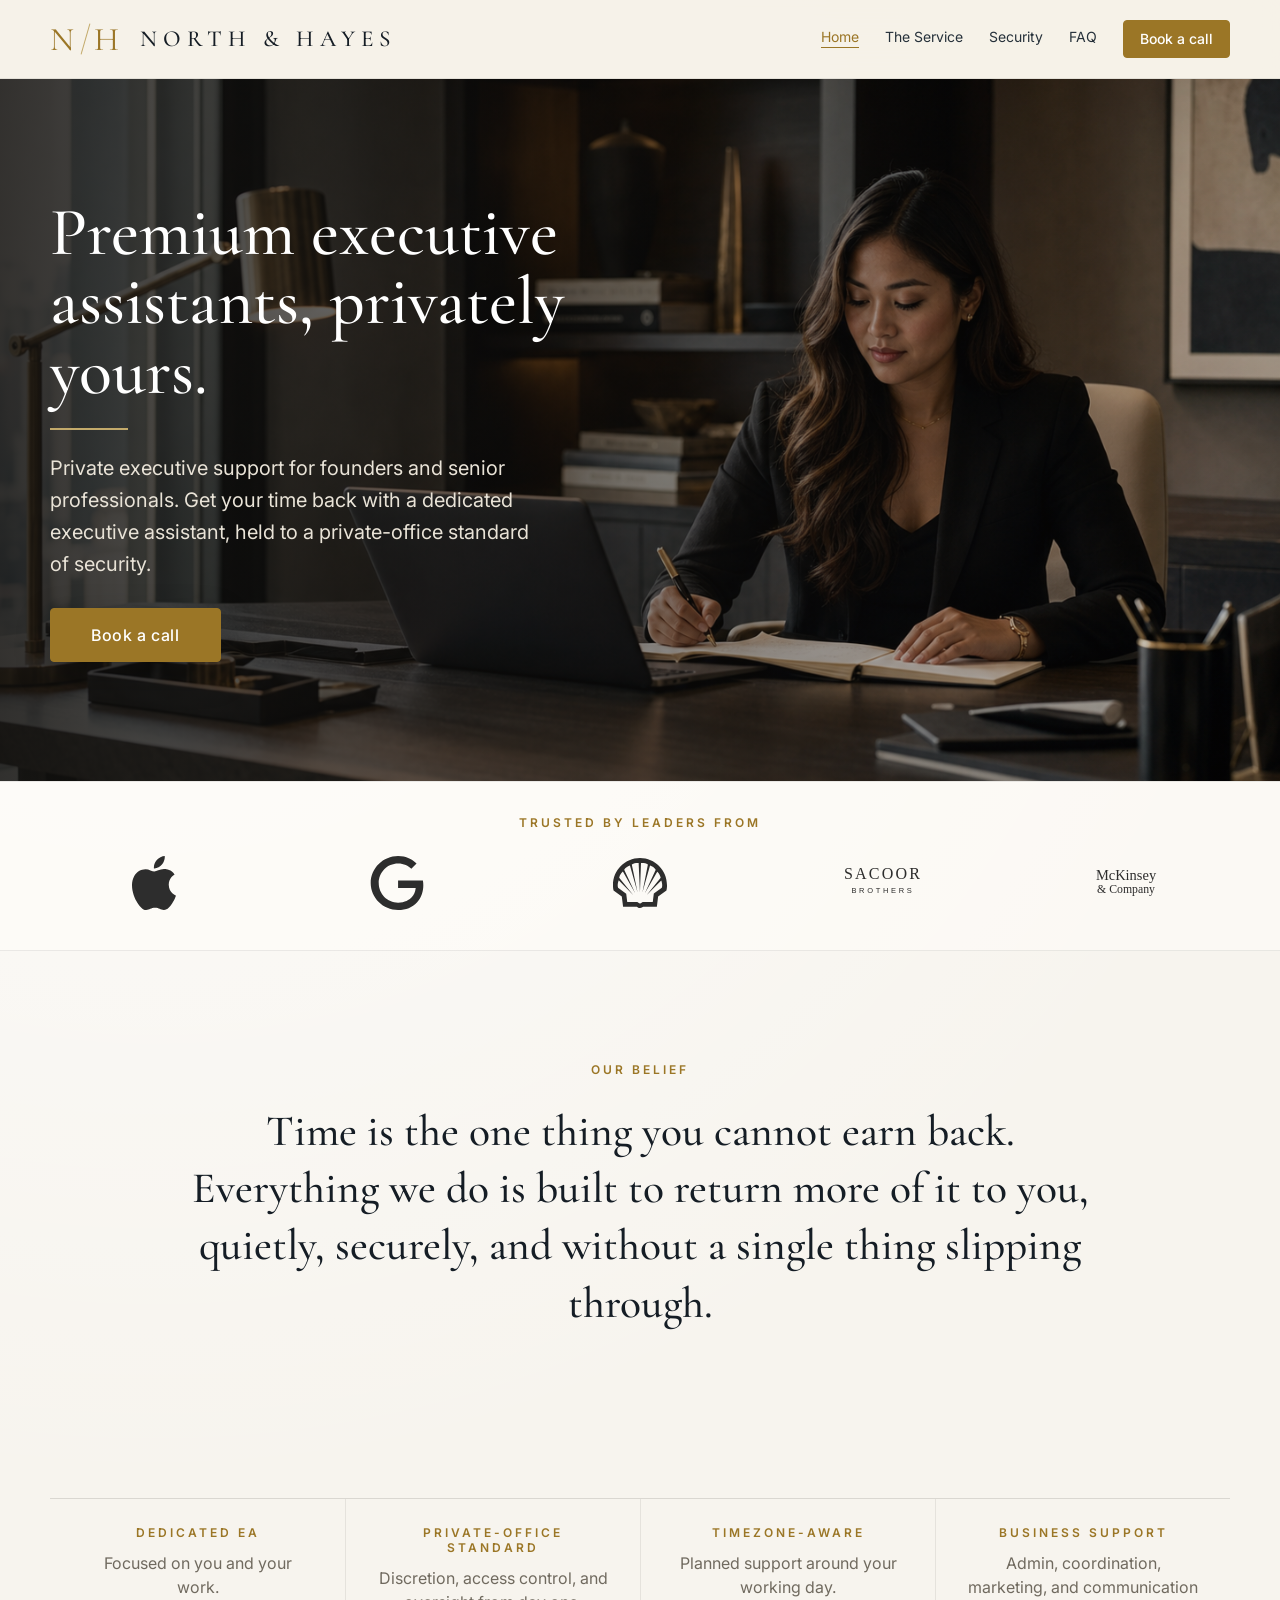
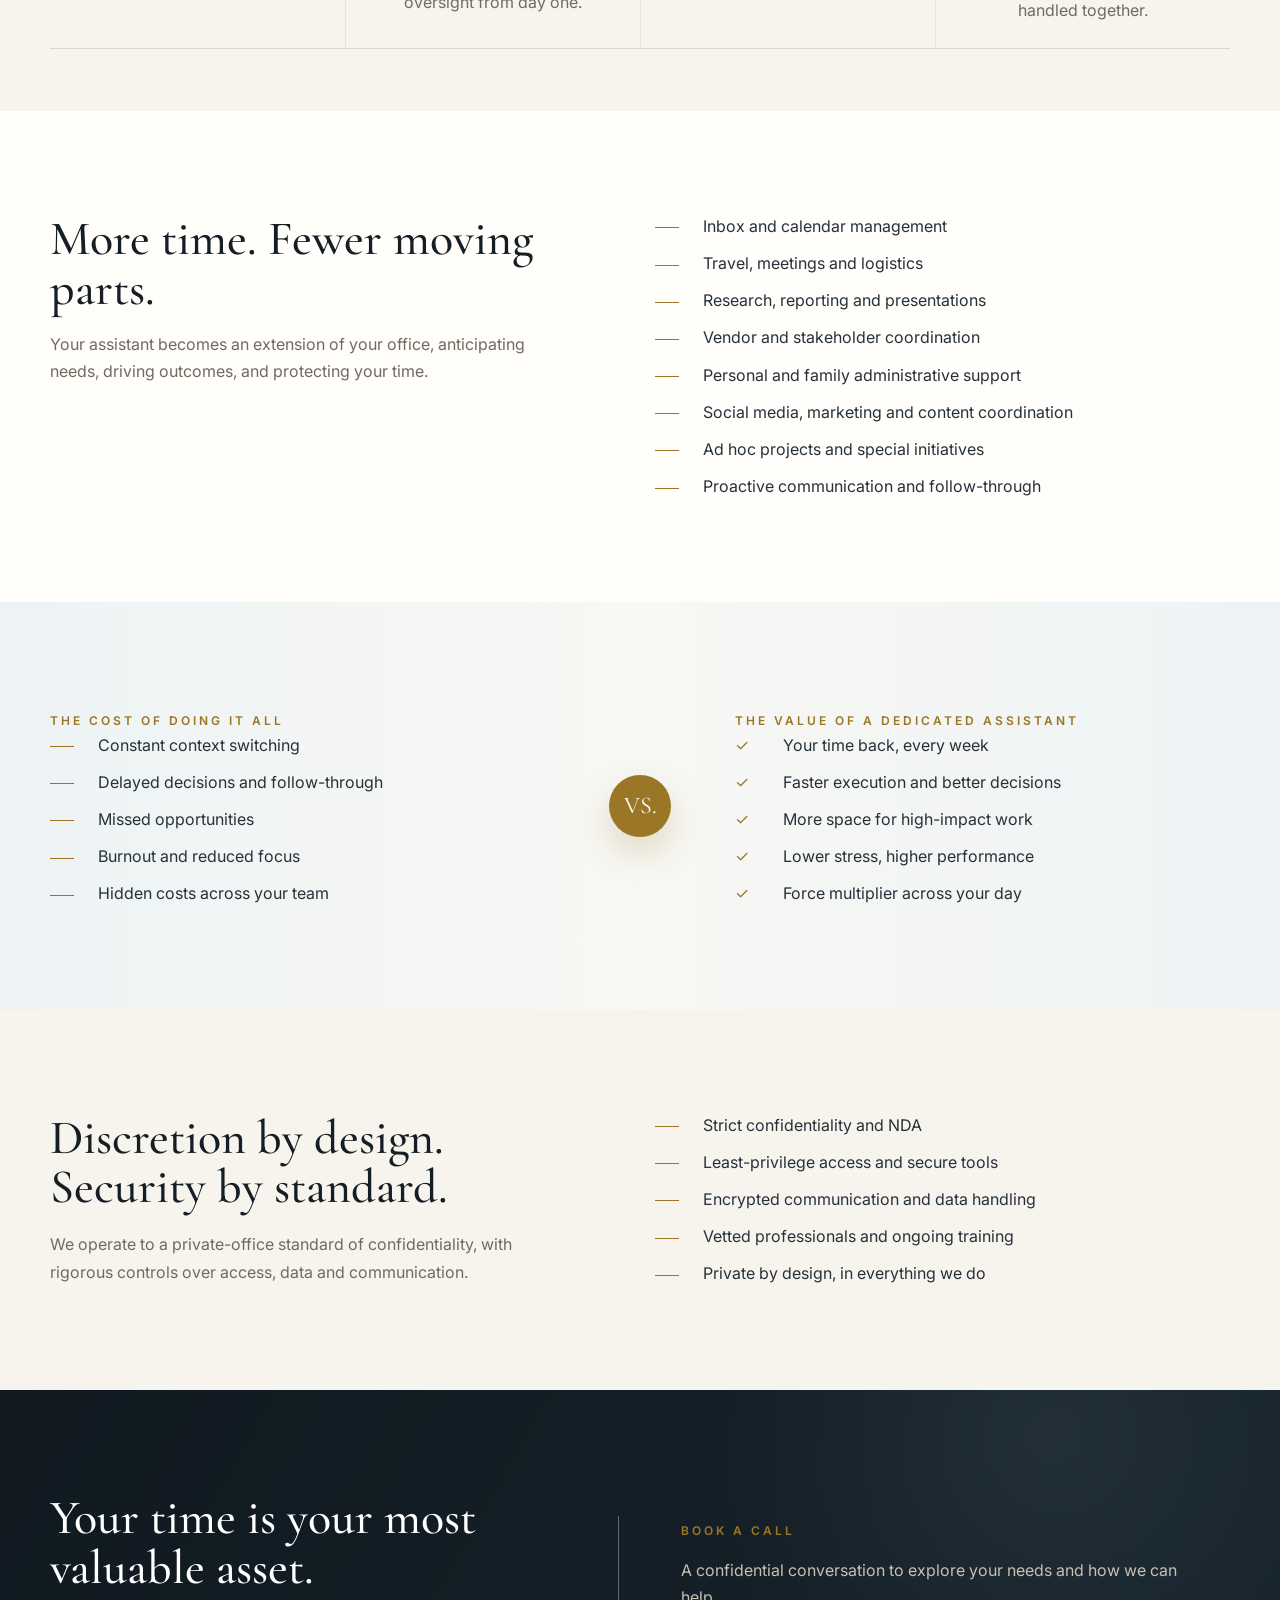
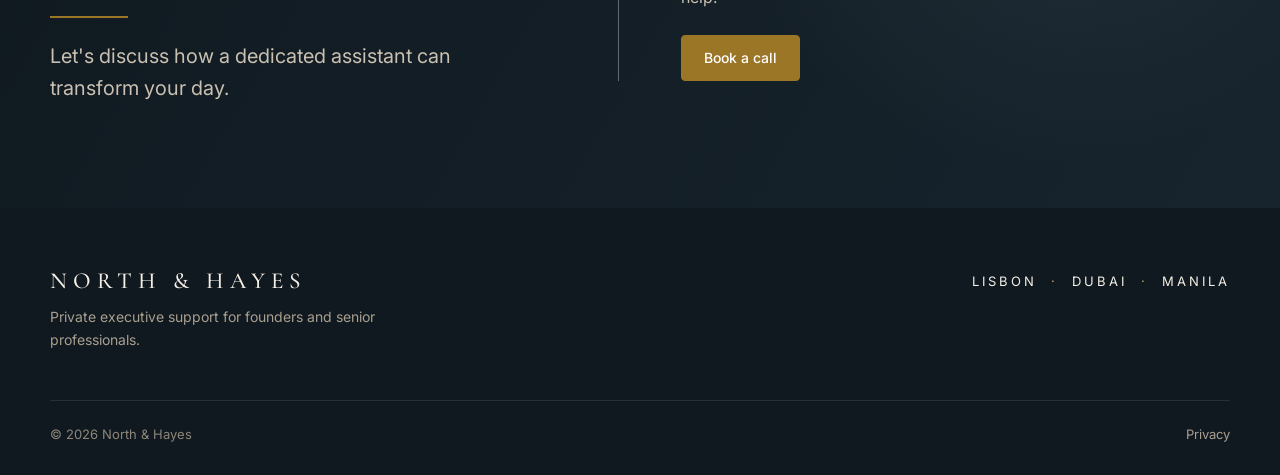
==== commit d4ffa1cb: "Reframe point of contact: team leader, not the assistant Assistant is no longer called a 'point of c" ====
--- a/index.html
+++ b/index.html
@@ -66,7 +66,7 @@
   <section class="section section-tight">
     <div class="container">
       <div class="metric-rail">
-        <div class="metric"><span class="metric-label">Dedicated EA</span><p>Your consistent, dedicated point of contact.</p></div>
+        <div class="metric"><span class="metric-label">Dedicated EA</span><p>Focused on you and your work.</p></div>
         <div class="metric"><span class="metric-label">Private-office standard</span><p>Discretion, access control, and oversight from day one.</p></div>
         <div class="metric"><span class="metric-label">Timezone-aware</span><p>Planned support around your working day.</p></div>
         <div class="metric"><span class="metric-label">Business support</span><p>Admin, coordination, marketing, and communication handled together.</p></div>
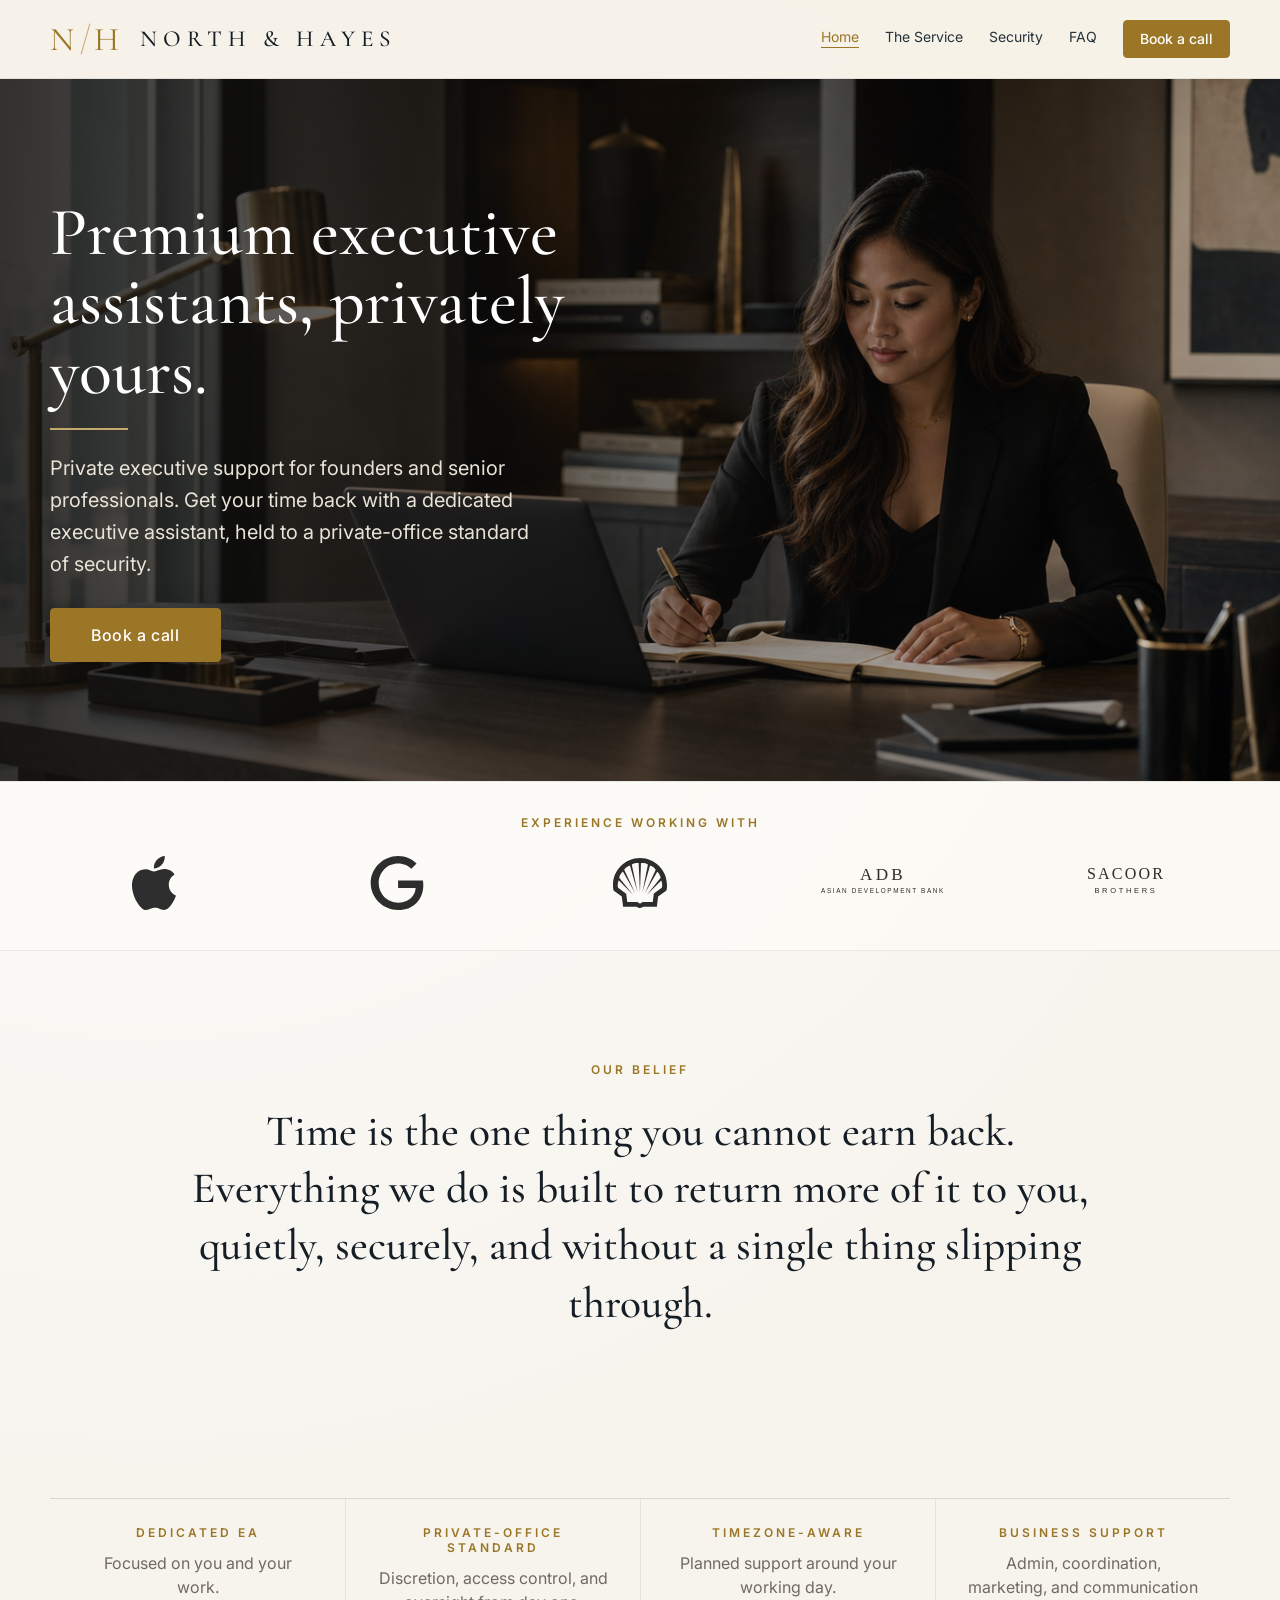
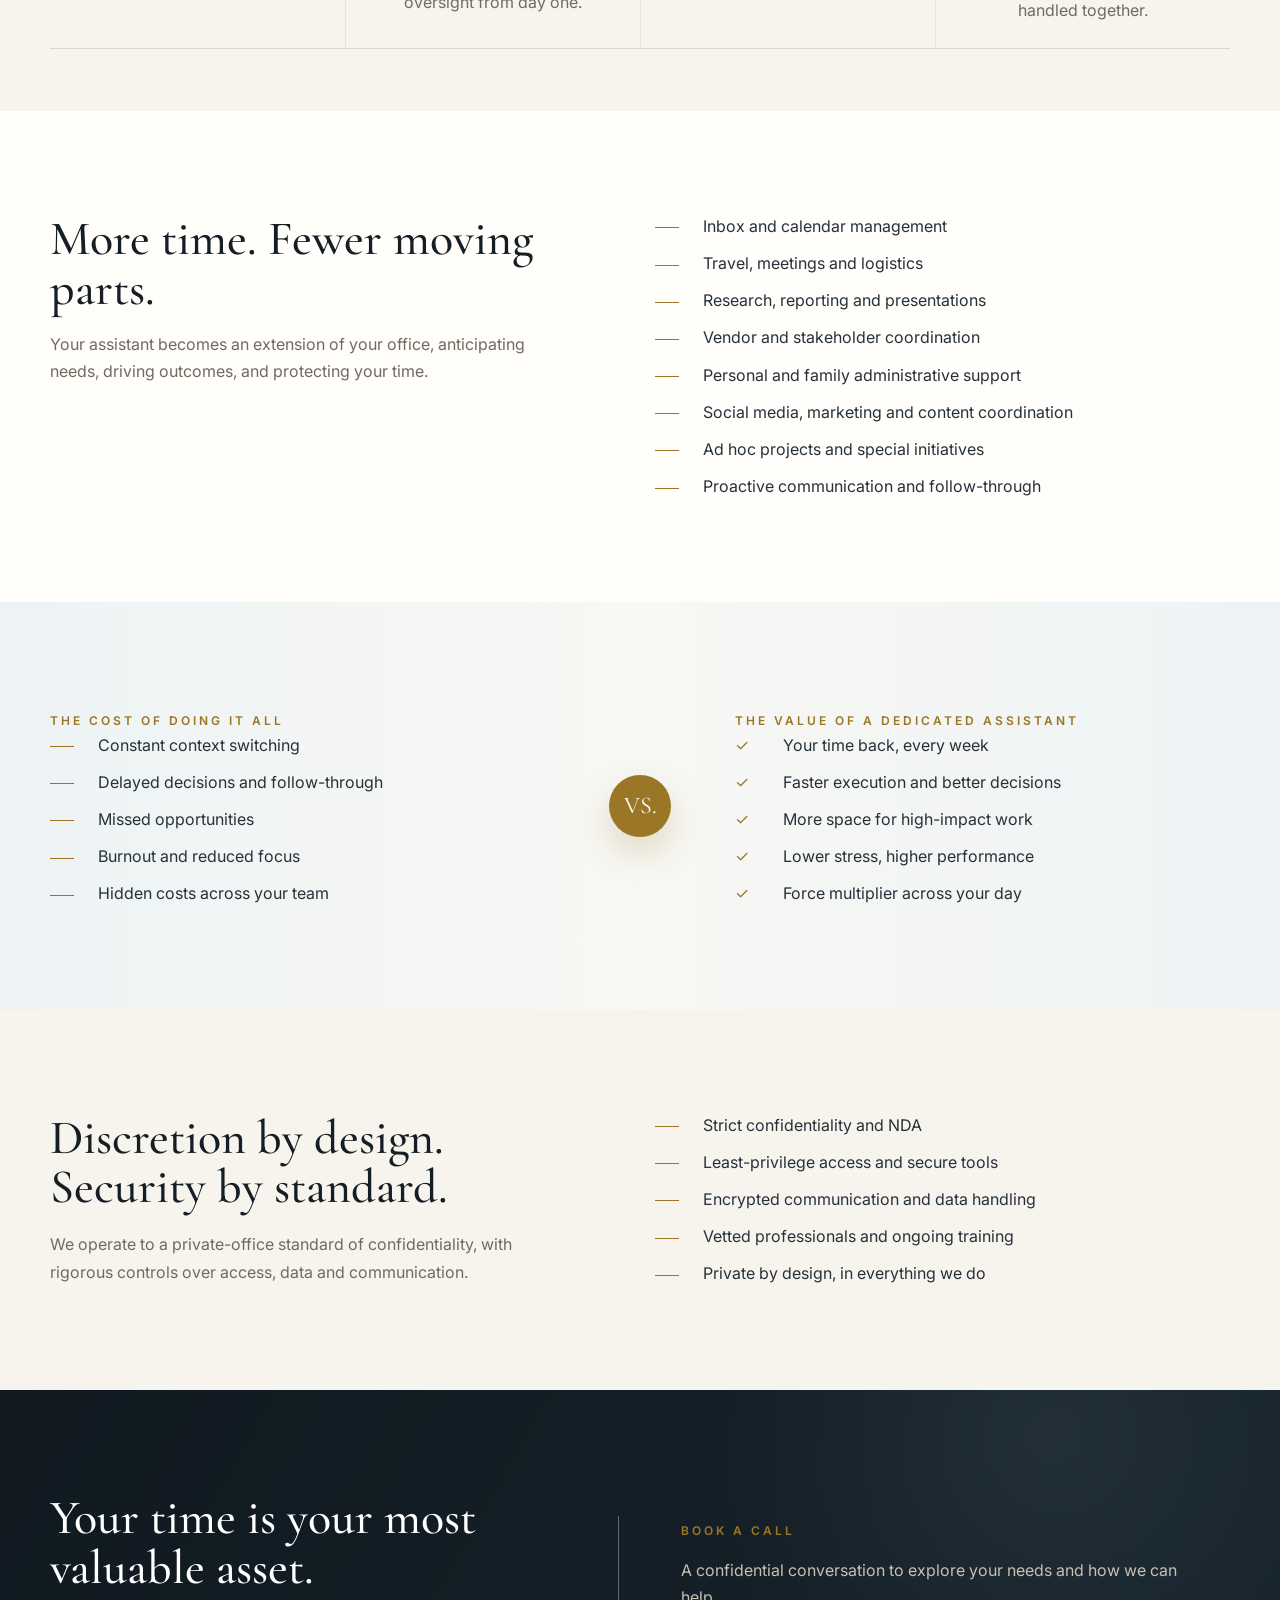
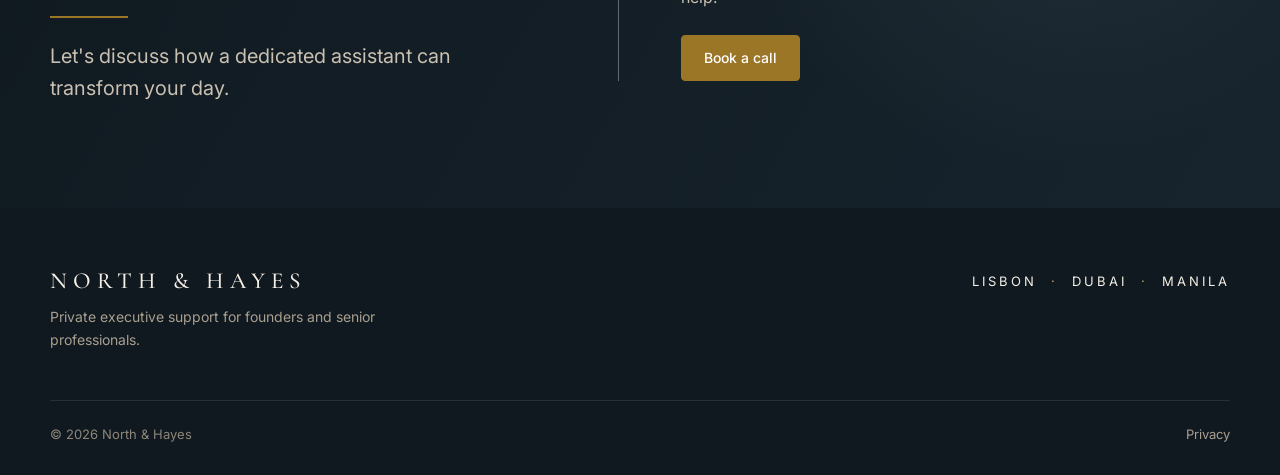
==== commit fef9c540: "Experience strip: reframe and update logos 'Trusted by leaders from' -> 'Experience working with' (a" ====
--- a/index.html
+++ b/index.html
@@ -45,13 +45,13 @@
 
   <div class="experience-strip">
     <div class="container trusted-inner">
-      <p class="micro-label">Trusted by leaders from</p>
-      <div class="logo-row" aria-label="Assistant experience includes Apple, Google, Shell, Sacoor Brothers, and McKinsey">
+      <p class="micro-label">Experience working with</p>
+      <div class="logo-row" aria-label="Assistant experience includes Apple, Google, Shell, Asian Development Bank, and Sacoor Brothers">
         <img src="assets/logos/apple.svg" alt="Apple">
         <img src="assets/logos/google.svg" alt="Google">
         <img src="assets/logos/shell.svg" alt="Shell">
+        <img src="assets/logos/asian-development-bank.svg" alt="Asian Development Bank">
         <img src="assets/logos/sacoor-brothers.svg" alt="Sacoor Brothers">
-        <img src="assets/logos/mckinsey-company.svg" alt="McKinsey &amp; Company">
       </div>
     </div>
   </div>
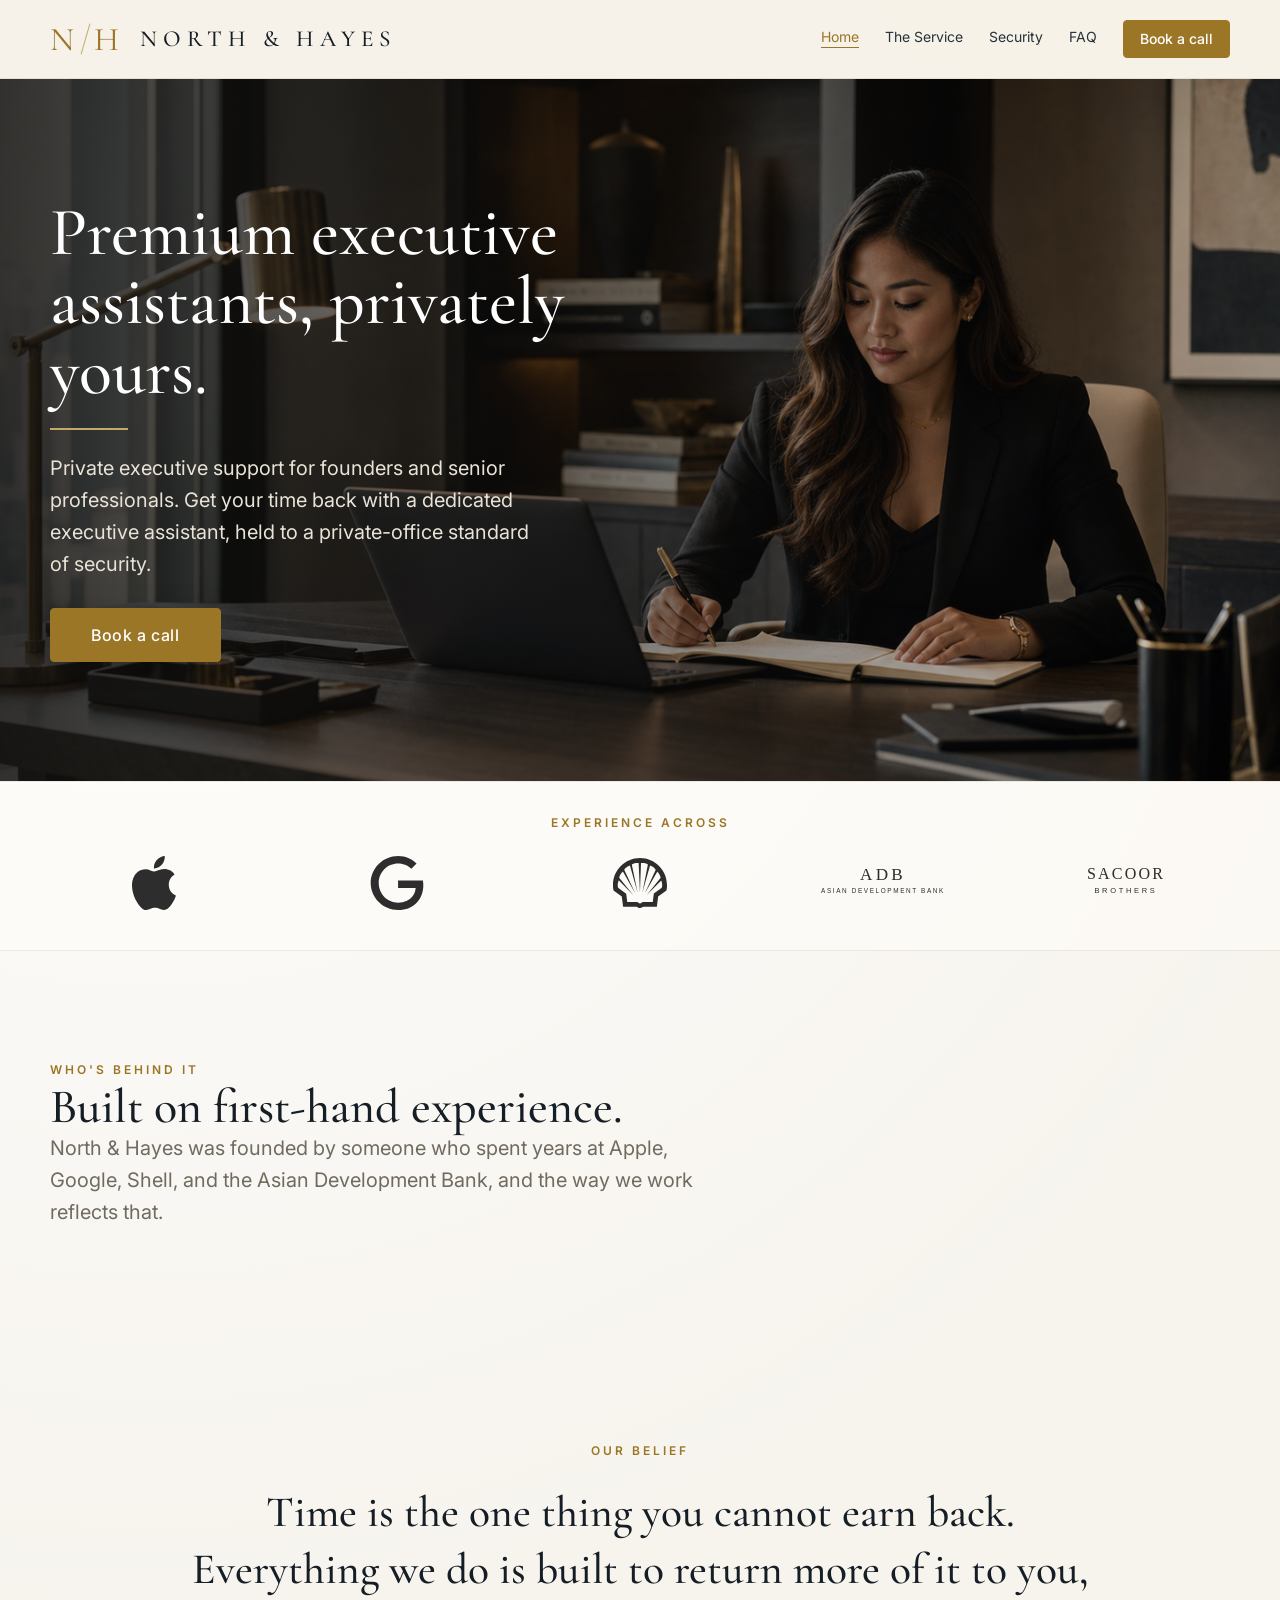
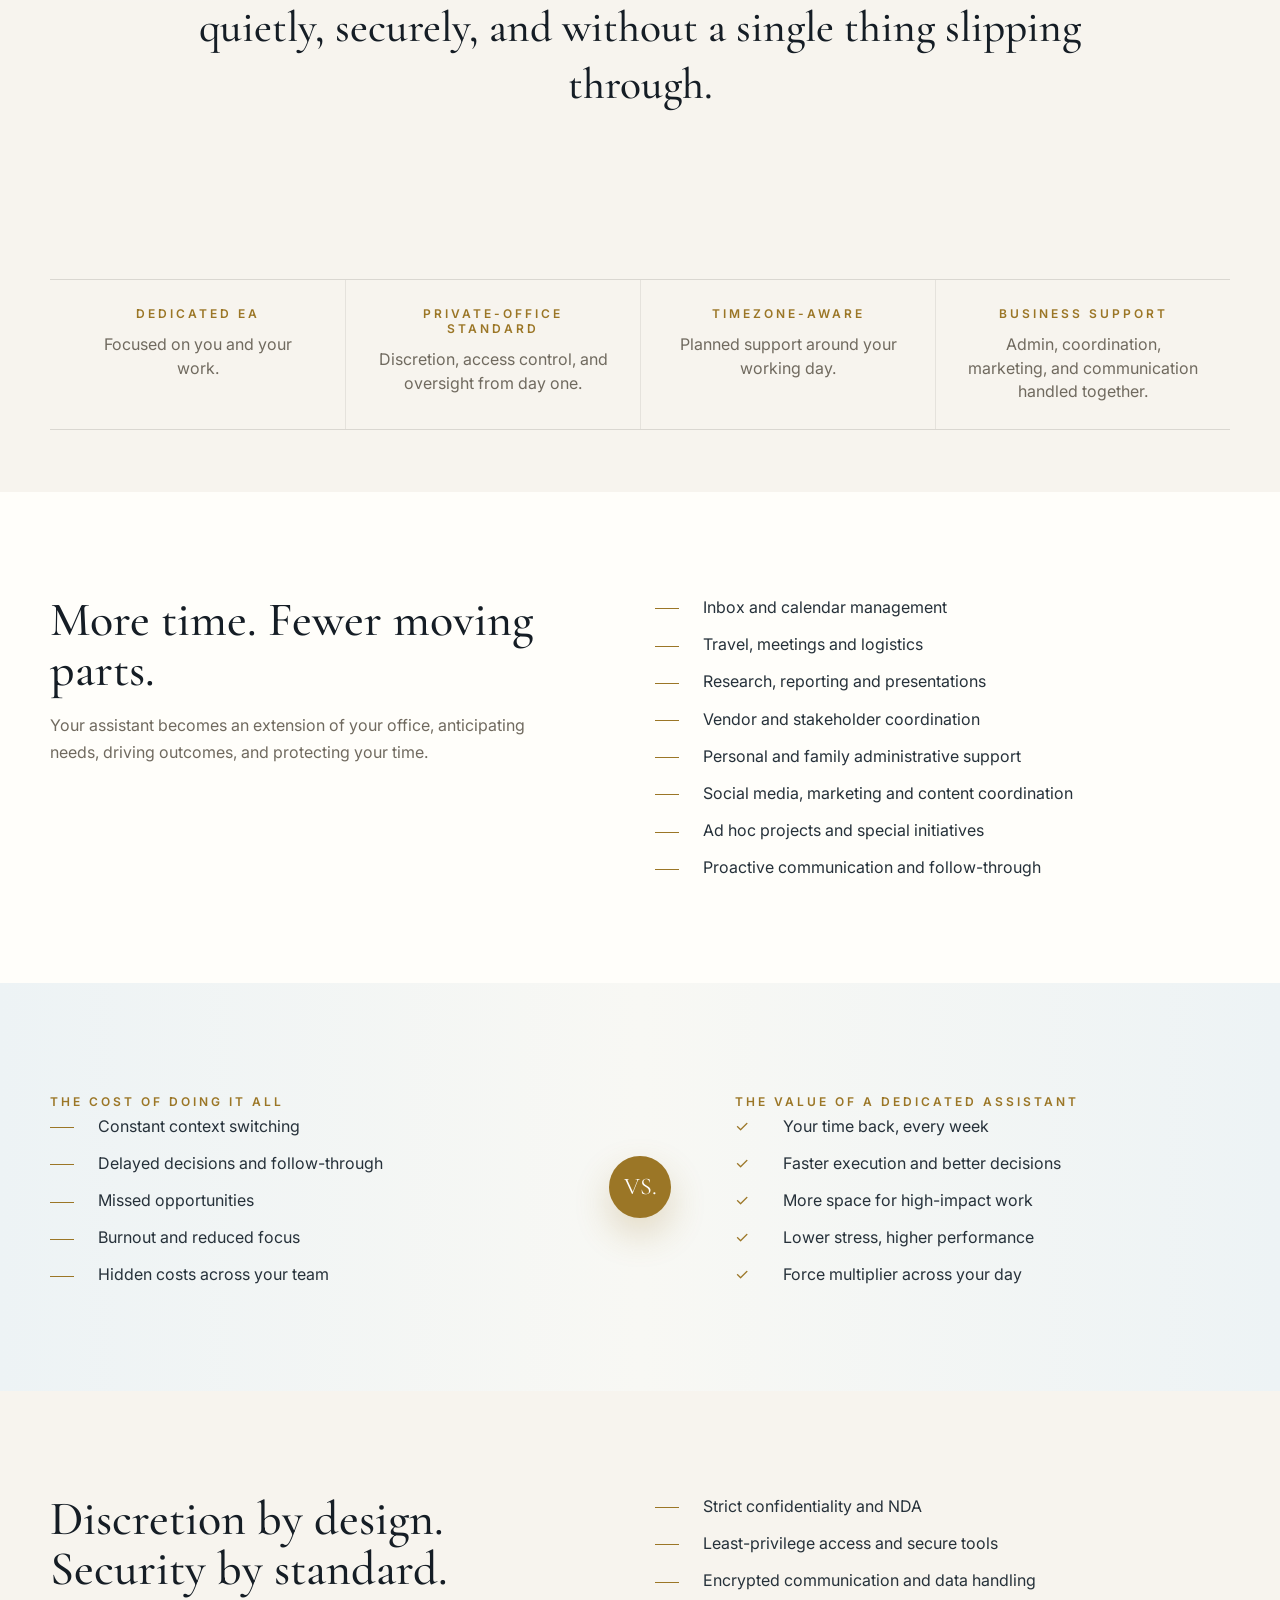
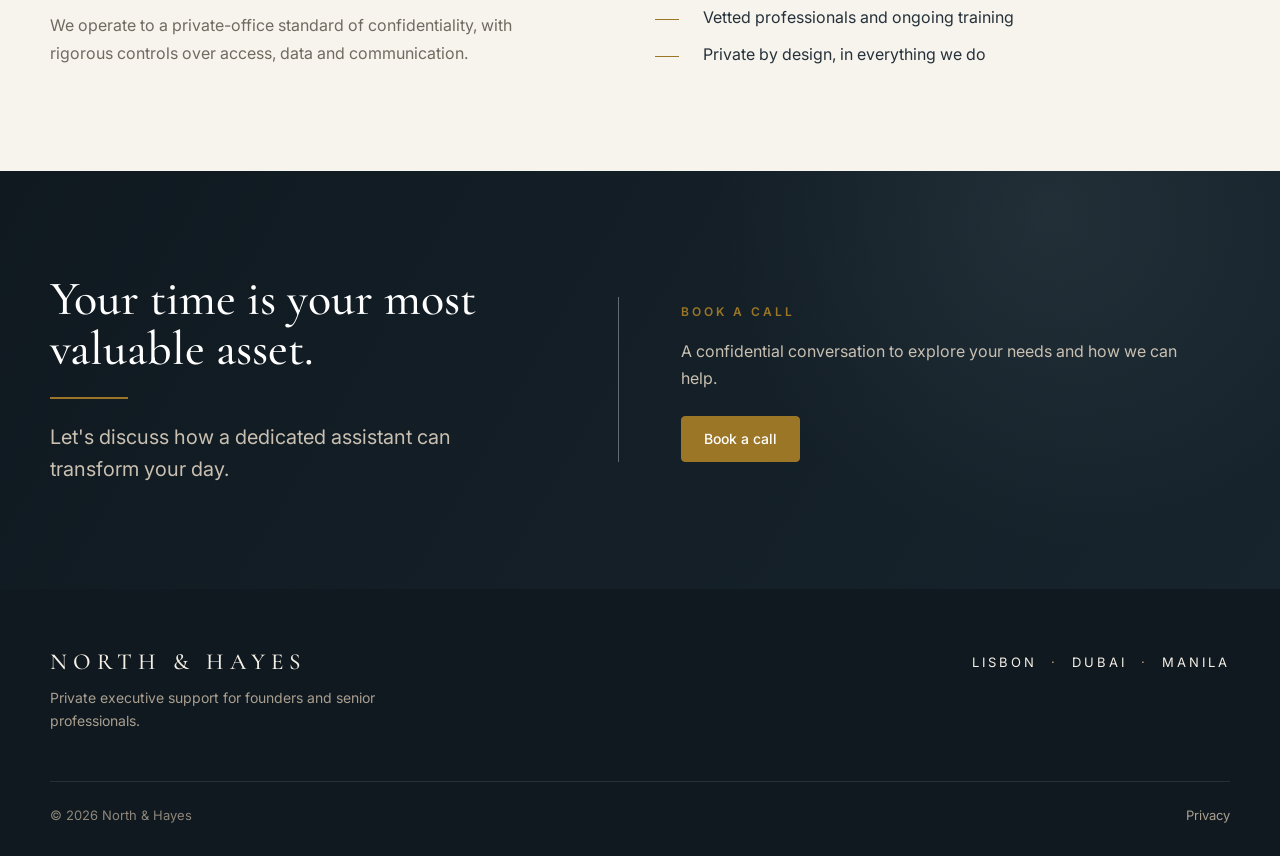
==== commit 35871de0: "Add 'who is behind it' founder note; 'Experience across' label Adds a short founder/pedigree section" ====
--- a/index.html
+++ b/index.html
@@ -45,8 +45,8 @@
 
   <div class="experience-strip">
     <div class="container trusted-inner">
-      <p class="micro-label">Experience working with</p>
-      <div class="logo-row" aria-label="Assistant experience includes Apple, Google, Shell, Asian Development Bank, and Sacoor Brothers">
+      <p class="micro-label">Experience across</p>
+      <div class="logo-row" aria-label="Experience across Apple, Google, Shell, Asian Development Bank, and Sacoor Brothers">
         <img src="assets/logos/apple.svg" alt="Apple">
         <img src="assets/logos/google.svg" alt="Google">
         <img src="assets/logos/shell.svg" alt="Shell">
@@ -55,6 +55,14 @@
       </div>
     </div>
   </div>
+
+  <section class="section">
+    <div class="container">
+      <span class="kicker">Who's behind it</span>
+      <h2>Built on first-hand experience.</h2>
+      <p class="lede">North &amp; Hayes was founded by someone who spent years at Apple, Google, Shell, and the Asian Development Bank, and the way we work reflects that.</p>
+    </div>
+  </section>
 
   <section class="section manifesto">
     <div class="container">
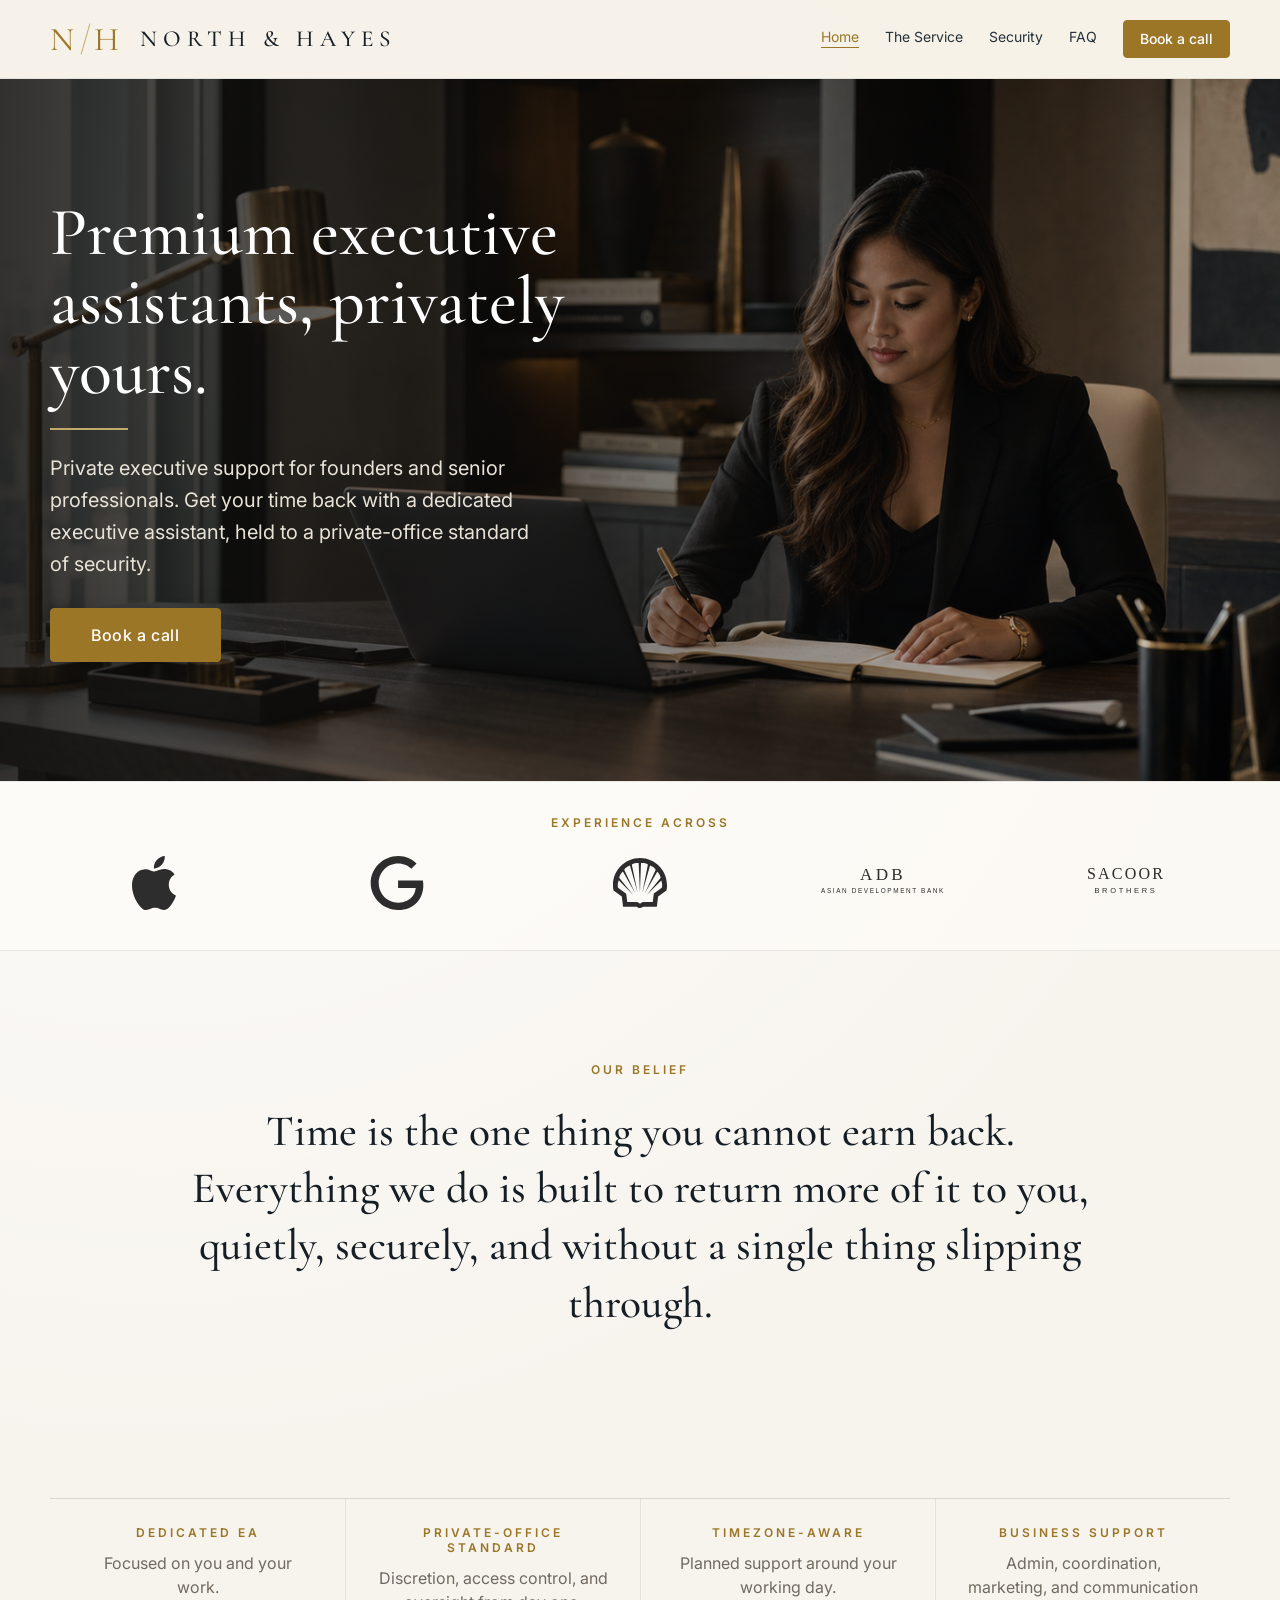
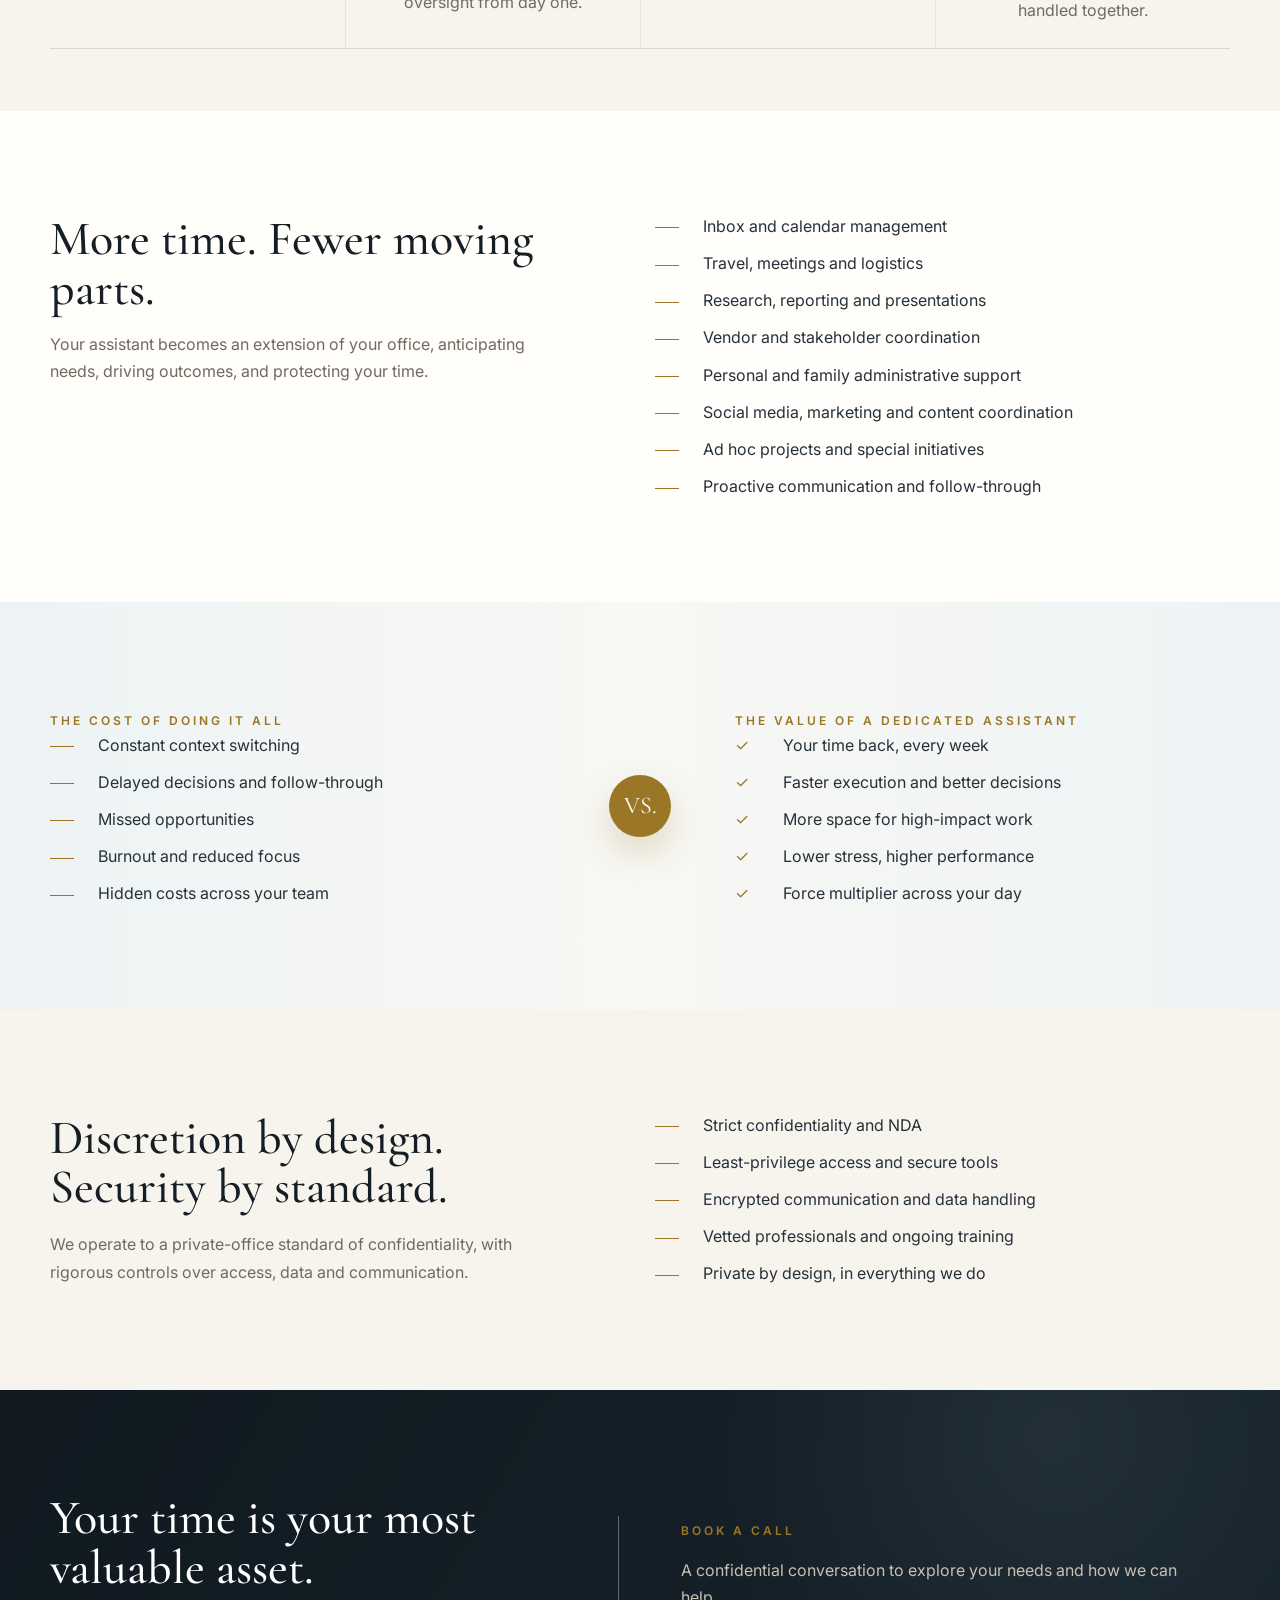
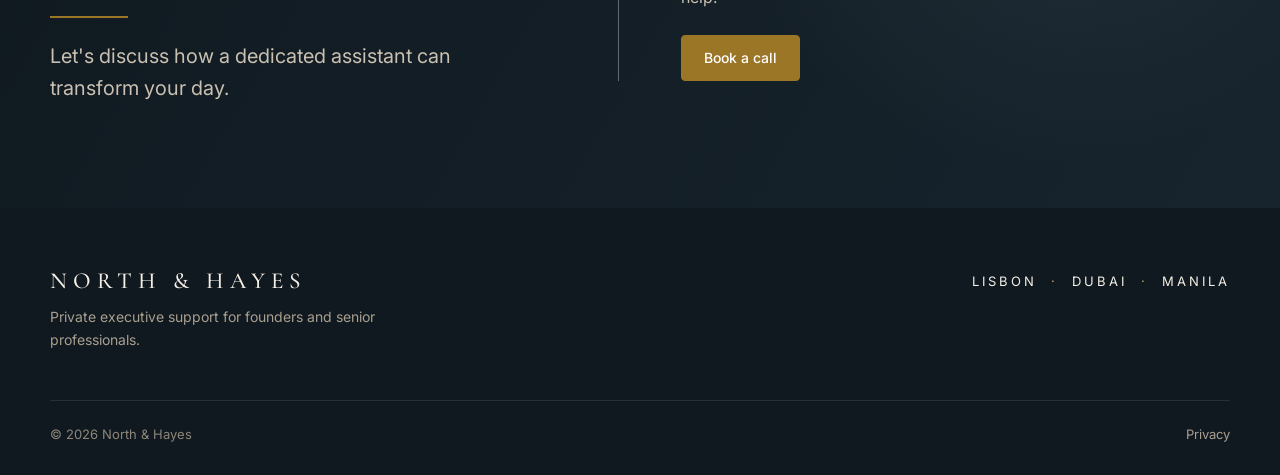
==== commit 70eb6695: "Remove founder note (redundant next to the experience strip) Co-Authored-By: Claude Opus 4.8 (1M con" ====
--- a/index.html
+++ b/index.html
@@ -55,14 +55,6 @@
       </div>
     </div>
   </div>
-
-  <section class="section">
-    <div class="container">
-      <span class="kicker">Who's behind it</span>
-      <h2>Built on first-hand experience.</h2>
-      <p class="lede">North &amp; Hayes was founded by someone who spent years at Apple, Google, Shell, and the Asian Development Bank, and the way we work reflects that.</p>
-    </div>
-  </section>
 
   <section class="section manifesto">
     <div class="container">
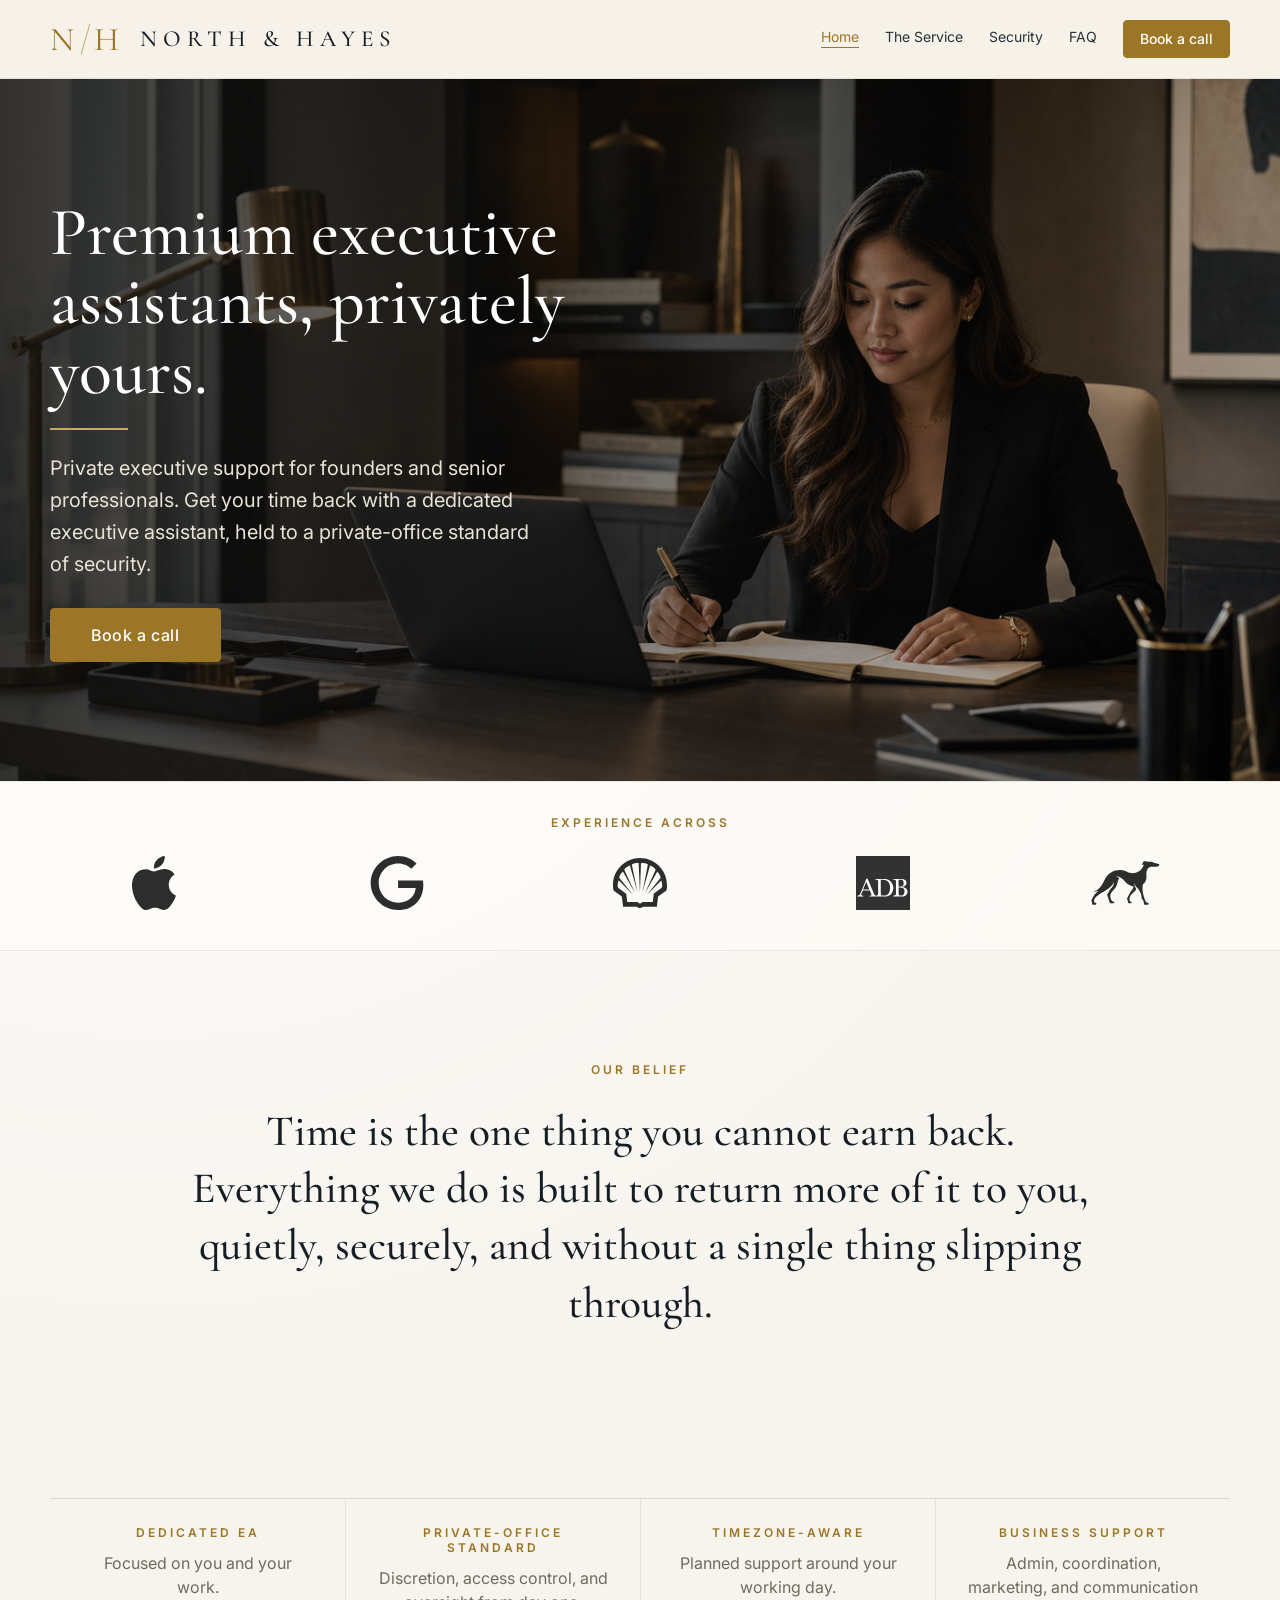
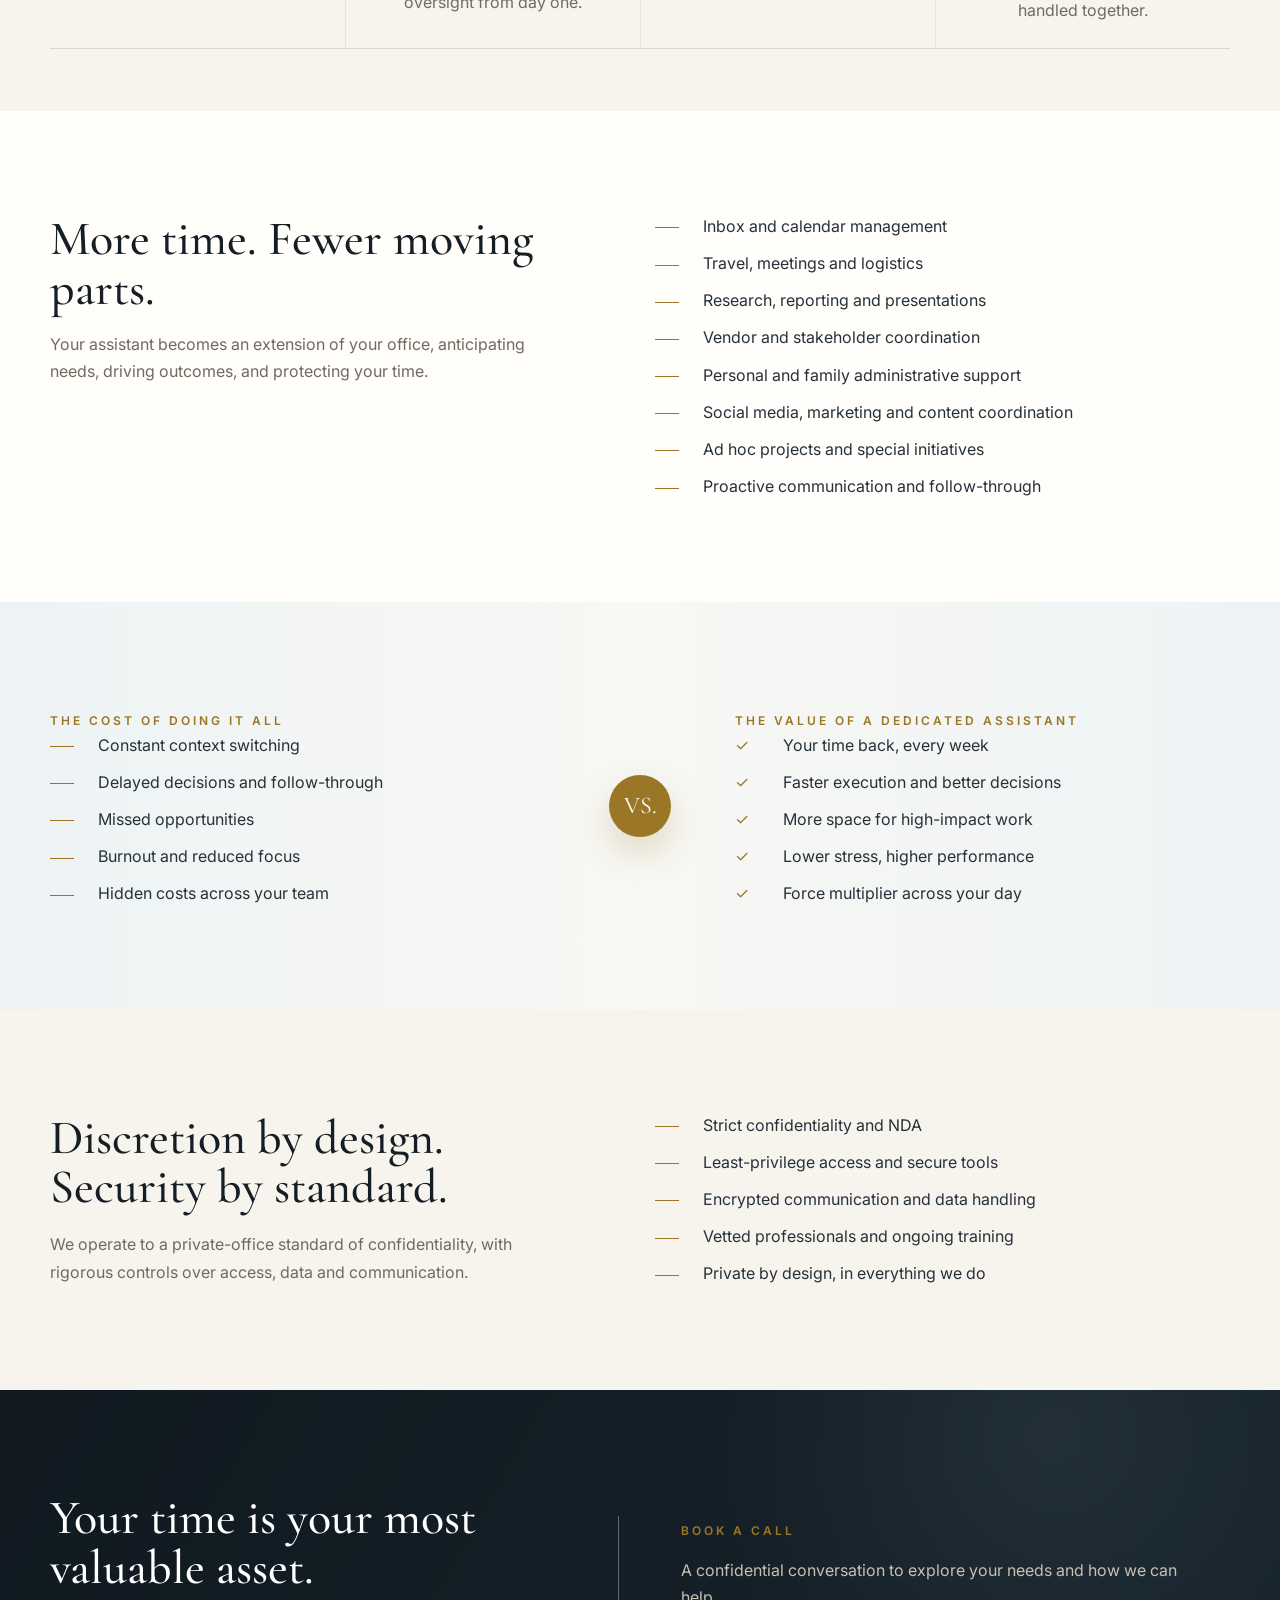
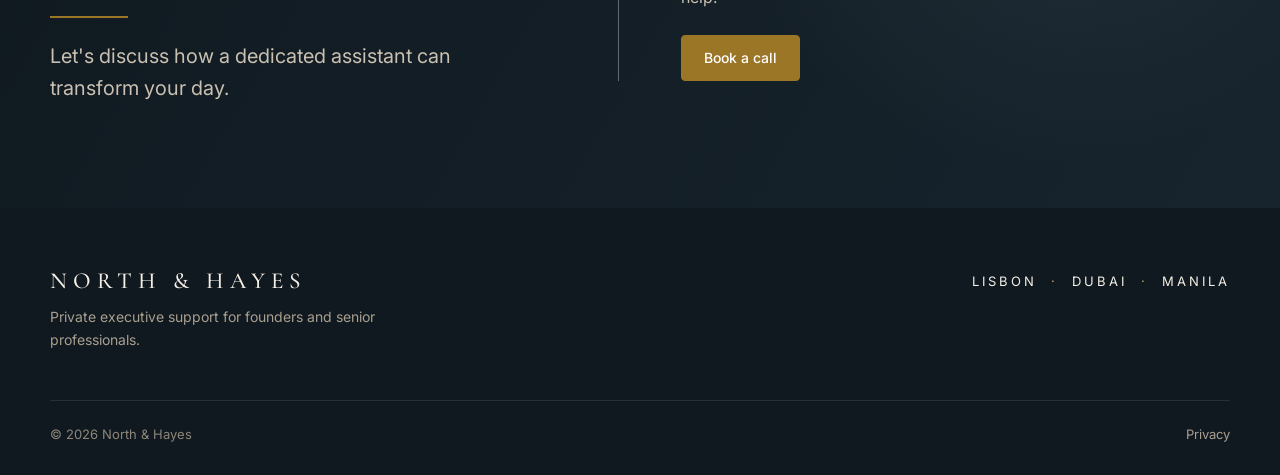
==== commit ad7cce8c: "Publish full privacy policy Replace the placeholder privacy page with the finalised 15-section polic" ====
--- a/index.html
+++ b/index.html
@@ -9,7 +9,7 @@
 <link rel="preconnect" href="https://fonts.googleapis.com">
 <link rel="preconnect" href="https://fonts.gstatic.com" crossorigin>
 <link href="https://fonts.googleapis.com/css2?family=Cormorant+Garamond:wght@400;500;600&family=Inter:wght@400;500;600&display=swap" rel="stylesheet">
-<link rel="stylesheet" href="styles.css?v=2">
+<link rel="stylesheet" href="styles.css?v=3">
 </head>
 <body>
 
--- a/styles.css
+++ b/styles.css
@@ -1226,8 +1226,9 @@
   gap: 26px;
 }
 
-.privacy-copy h3 {
-  margin-bottom: 8px;
+.privacy-copy article {
+  display: grid;
+  gap: 14px;
 }
 
 .privacy-copy p {
